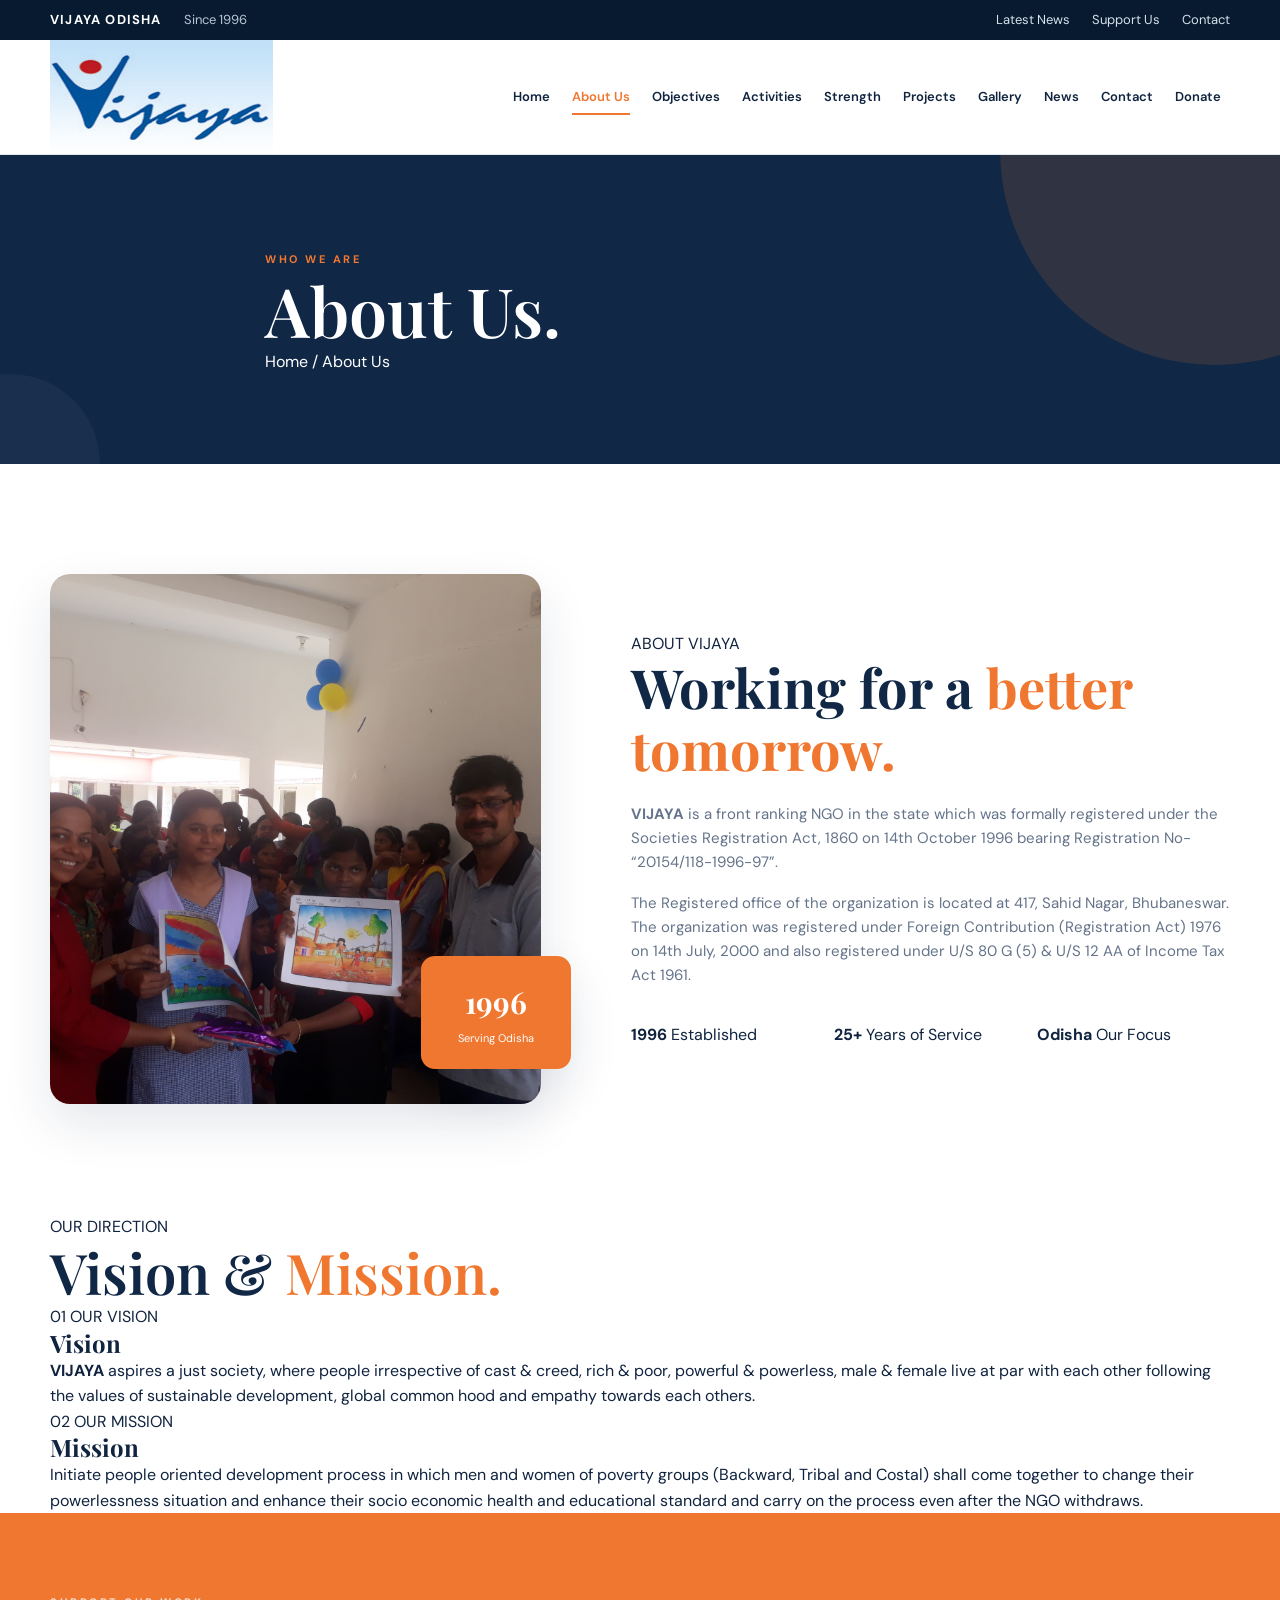
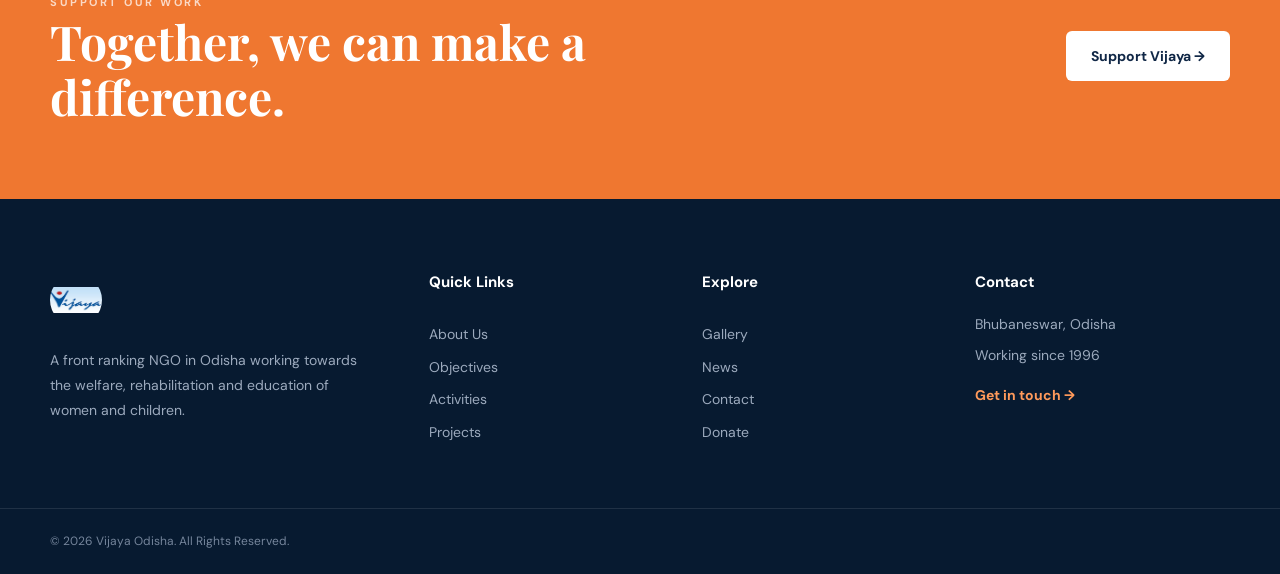
==== about-us.html @ f0729563 "Initial commit - Vijaya Odisha website" ====
<!DOCTYPE html>
<html lang="en">

<head>
    <meta charset="UTF-8">
    <meta name="viewport" content="width=device-width, initial-scale=1.0">

    <title>About Us - Vijaya Odisha</title>

    <meta name="description"
        content="Learn about Vijaya Odisha, our vision, mission and commitment towards women, children and communities.">

    <link rel="preconnect" href="https://fonts.googleapis.com">
    <link rel="preconnect" href="https://fonts.gstatic.com" crossorigin>

    <link href="https://fonts.googleapis.com/css2?family=DM+Sans:wght@400;500;600;700&family=Playfair+Display:wght@500;600;700&display=swap"
        rel="stylesheet">

    <link rel="stylesheet" href="css/style.css">
</head>

<body>

    <!-- TOP BAR -->
    <div class="topbar">

        <div class="container topbar-inner">

            <div class="topbar-left">
                <span>VIJAYA ODISHA</span>
                <span>Since 1996</span>
            </div>

            <div class="topbar-right">
                <a href="news.html">Latest News</a>
                <a href="donate.html">Support Us</a>
                <a href="contact.html">Contact</a>
            </div>

        </div>

    </div>


    <!-- HEADER -->
    <header class="header">

        <div class="container header-inner">

            <a href="index.html" class="brand">
                <img src="assets/images/vijay-odisha-logo.jpg"
                    alt="Vijaya Odisha Logo">
            </a>


            <nav class="navigation">

                <a href="index.html">Home</a>

                <a href="about-us.html" class="active">
                    About Us
                </a>

                <a href="objectives.html">
                    Objectives
                </a>

                <a href="activities.html">
                    Activities
                </a>

                <a href="strength.html">
                    Strength
                </a>

                <a href="projects.html">
                    Projects
                </a>

                <a href="photo-gallery.html">
                    Gallery
                </a>

                <a href="news.html">
                    News
                </a>

                <a href="contact.html">
                    Contact
                </a>

                <a href="donate.html" class="donate-button">
                    Donate
                </a>

            </nav>


            <button class="menu-toggle"
                id="menuToggle"
                aria-label="Open Menu">
                ☰
            </button>

        </div>


        <nav class="mobile-navigation"
            id="mobileNavigation">

            <a href="index.html">Home</a>
            <a href="about-us.html">About Us</a>
            <a href="objectives.html">Objectives</a>
            <a href="activities.html">Activities</a>
            <a href="strength.html">Strength</a>
            <a href="projects.html">Projects</a>
            <a href="photo-gallery.html">Gallery</a>
            <a href="news.html">News</a>
            <a href="contact.html">Contact</a>
            <a href="donate.html">Donate</a>

        </nav>

    </header>


    <!-- PAGE HERO -->
    <section class="page-hero">

        <div class="container page-hero-content">

            <span class="section-label">
                WHO WE ARE
            </span>

            <h1>
                About <span>Us.</span>
            </h1>

            <p>
                Home / About Us
            </p>

        </div>

    </section>


    <main>

        <!-- ABOUT -->
        <section class="section about-modern">

            <div class="container about-grid">

                <div class="about-visual">

                    <div class="about-image-card">

                        <img src="assets/images/20190811_121222.jpg"
                            alt="Vijaya Odisha">

                        <div class="about-badge">

                            <strong>1996</strong>

                            <span>
                                Serving Odisha
                            </span>

                        </div>

                    </div>

                </div>


                <div class="about-content">

                    <span class="eyebrow">
                        ABOUT VIJAYA
                    </span>

                    <h2>
                        Working for a
                        <span>better tomorrow.</span>
                    </h2>

                    <p>
                        <strong>VIJAYA</strong> is a front ranking NGO
                        in the state which was formally registered
                        under the Societies Registration Act, 1860
                        on 14th October 1996 bearing Registration
                        No- “20154/118-1996-97”.
                    </p>

                    <p>
                        The Registered office of the organization
                        is located at 417, Sahid Nagar, Bhubaneswar.
                        The organization was registered under
                        Foreign Contribution (Registration Act)
                        1976 on 14th July, 2000 and also registered
                        under U/S 80 G (5) & U/S 12 AA of Income
                        Tax Act 1961.
                    </p>


                    <div class="about-stats">

                        <div>
                            <strong>1996</strong>
                            <span>Established</span>
                        </div>

                        <div>
                            <strong>25+</strong>
                            <span>Years of Service</span>
                        </div>

                        <div>
                            <strong>Odisha</strong>
                            <span>Our Focus</span>
                        </div>

                    </div>

                </div>

            </div>

        </section>


        <!-- VISION & MISSION -->
        <section class="section vision-section">

            <div class="container">

                <div class="section-heading center-heading">

                    <span class="eyebrow">
                        OUR DIRECTION
                    </span>

                    <h2>
                        Vision & <span>Mission.</span>
                    </h2>

                </div>


                <div class="vision-grid">

                    <article class="vision-card">

                        <span class="card-number">
                            01
                        </span>

                        <span class="eyebrow">
                            OUR VISION
                        </span>

                        <h2>
                            Vision
                        </h2>

                        <p>
                            <strong>VIJAYA</strong> aspires a just
                            society, where people irrespective
                            of cast & creed, rich & poor,
                            powerful & powerless, male & female
                            live at par with each other following
                            the values of sustainable development,
                            global common hood and empathy
                            towards each others.
                        </p>

                    </article>


                    <article class="vision-card dark-card">

                        <span class="card-number">
                            02
                        </span>

                        <span class="eyebrow">
                            OUR MISSION
                        </span>

                        <h2>
                            Mission
                        </h2>

                        <p>
                            Initiate people oriented development
                            process in which men and women of
                            poverty groups (Backward, Tribal and
                            Costal) shall come together to change
                            their powerlessness situation and
                            enhance their socio economic health
                            and educational standard and carry
                            on the process even after the NGO
                            withdraws.
                        </p>

                    </article>

                </div>

            </div>

        </section>


        <!-- CTA -->
        <section class="cta-section">

            <div class="container cta-inner">

                <div>

                    <span class="section-label">
                        SUPPORT OUR WORK
                    </span>

                    <h2>
                        Together, we can make
                        <span>a difference.</span>
                    </h2>

                </div>

                <a href="donate.html"
                    class="button button-light">
                    Support Vijaya →
                </a>

            </div>

        </section>

    </main>


    <!-- FOOTER -->
    <footer class="footer">

        <div class="container footer-grid">

            <div class="footer-about">

                <a href="index.html"
                    class="footer-brand">

                    <img src="assets/images/vijay-odisha-logo.jpg"
                        alt="Vijaya Odisha Logo">

                </a>

                <p>
                    A front ranking NGO in Odisha working
                    towards the welfare, rehabilitation and
                    education of women and children.
                </p>

            </div>


            <div class="footer-links">

                <h3>Quick Links</h3>

                <a href="about-us.html">About Us</a>
                <a href="objectives.html">Objectives</a>
                <a href="activities.html">Activities</a>
                <a href="projects.html">Projects</a>

            </div>


            <div class="footer-links">

                <h3>Explore</h3>

                <a href="photo-gallery.html">Gallery</a>
                <a href="news.html">News</a>
                <a href="contact.html">Contact</a>
                <a href="donate.html">Donate</a>

            </div>


            <div class="footer-contact">

                <h3>Contact</h3>

                <p>Bhubaneswar, Odisha</p>

                <p>Working since 1996</p>

                <a href="contact.html">
                    Get in touch →
                </a>

            </div>

        </div>


        <div class="footer-bottom">

            <div class="container">

                <p>
                    © 2026 Vijaya Odisha.
                    All Rights Reserved.
                </p>

            </div>

        </div>

    </footer>


    <script src="js/script.js"></script>

</body>

</html>
---- css/style.css ----
/* =========================================================
   VIJAYA ODISHA
   COMPLETE WEBSITE STYLESHEET
========================================================= */


/* =========================================================
   01. RESET
========================================================= */

* {
    margin: 0;
    padding: 0;
    box-sizing: border-box;
}

html {
    scroll-behavior: smooth;
}

body {
    font-family: "DM Sans", Arial, sans-serif;
    background: #ffffff;
    color: #10233f;
    line-height: 1.6;
    overflow-x: hidden;
}

img {
    max-width: 100%;
    display: block;
}

a {
    color: inherit;
    text-decoration: none;
}

button,
input,
textarea,
select {
    font: inherit;
}

button {
    cursor: pointer;
}

.container {
    width: min(1180px, calc(100% - 40px));
    margin: 0 auto;
}


/* =========================================================
   02. VARIABLES
========================================================= */

:root {
    --navy: #102746;
    --dark-navy: #071a30;
    --orange: #ef7730;
    --light-orange: #ff9a5b;

    --cream: #f8f5ef;
    --light-bg: #f5f7fa;
    --white: #ffffff;

    --text: #10233f;
    --muted: #65748a;
    --border: #e2e7ed;

    --shadow-sm: 0 10px 30px rgba(16, 39, 70, 0.07);
    --shadow-md: 0 20px 50px rgba(16, 39, 70, 0.11);
    --shadow-lg: 0 30px 70px rgba(16, 39, 70, 0.16);

    --radius-sm: 8px;
    --radius-md: 14px;
    --radius-lg: 24px;

    --transition: 0.3s ease;
}


/* =========================================================
   03. TOP BAR
========================================================= */

.topbar {
    background: var(--dark-navy);
    color: #ffffff;
    font-size: 13px;
}

.topbar-inner {
    min-height: 40px;
    display: flex;
    align-items: center;
    justify-content: space-between;
    gap: 20px;
}

.topbar-left,
.topbar-right {
    display: flex;
    align-items: center;
    gap: 22px;
}

.topbar-left span:first-child {
    font-weight: 700;
    letter-spacing: 1.2px;
}

.topbar-left span:last-child {
    color: #b9c6d7;
}

.topbar-right a {
    color: #d8e1ec;
    transition: var(--transition);
}

.topbar-right a:hover {
    color: var(--light-orange);
}

.login-link {
    border-left: 1px solid rgba(255, 255, 255, 0.18);
    padding-left: 22px;
}


/* =========================================================
   04. MAIN HEADER
========================================================= */

.header {
    position: relative;
    z-index: 1000;
    background: rgba(255, 255, 255, 0.97);
    border-bottom: 1px solid var(--border);
}

.header-inner {
    min-height: 86px;
    display: flex;
    align-items: center;
    justify-content: space-between;
    gap: 30px;
}


/* =========================================================
   05. BRAND
========================================================= */

.brand {
    display: flex;
    align-items: center;
    gap: 12px;
    flex-shrink: 0;
}

.brand-logo {
    width: 58px;
    height: 58px;
    object-fit: contain;
    border-radius: 50%;
}

.brand-text {
    display: flex;
    flex-direction: column;
    line-height: 1;
}

.brand-text strong {
    color: var(--navy);
    font-size: 22px;
    letter-spacing: 1px;
}

.brand-text span {
    margin-top: 5px;
    color: var(--orange);
    font-size: 11px;
    font-weight: 700;
    letter-spacing: 2.5px;
}


/* =========================================================
   06. DESKTOP NAVIGATION
========================================================= */

.navigation {
    display: flex;
    align-items: center;
    justify-content: flex-end;
    gap: 4px;
}

.navigation a {
    position: relative;
    padding: 10px 9px;
    color: var(--text);
    font-size: 13px;
    font-weight: 600;
    white-space: nowrap;
    transition: var(--transition);
}

.navigation a::after {
    content: "";
    position: absolute;
    left: 9px;
    right: 9px;
    bottom: 2px;
    height: 2px;
    background: var(--orange);
    transform: scaleX(0);
    transform-origin: center;
    transition: var(--transition);
}

.navigation a:hover,
.navigation a.active {
    color: var(--orange);
}

.navigation a:hover::after,
.navigation a.active::after {
    transform: scaleX(1);
}

.navigation .donate-link {
    margin-left: 8px;
    padding: 11px 18px;
    color: #ffffff;
    background: var(--orange);
    border-radius: 6px;
}

.navigation .donate-link::after {
    display: none;
}

.navigation .donate-link:hover {
    color: #ffffff;
    background: var(--navy);
    transform: translateY(-2px);
}


/* =========================================================
   07. MOBILE MENU BUTTON
========================================================= */

.menu-toggle {
    display: none;
    width: 44px;
    height: 44px;
    border: 0;
    border-radius: 8px;
    background: var(--navy);
    align-items: center;
    justify-content: center;
    flex-direction: column;
    gap: 5px;
}

.menu-toggle span {
    width: 20px;
    height: 2px;
    background: #ffffff;
    border-radius: 10px;
    transition: var(--transition);
}

.menu-toggle:hover {
    background: var(--orange);
}


/* =========================================================
   08. MOBILE NAVIGATION
========================================================= */

.mobile-navigation {
    display: none;
    background: var(--white);
    border-top: 1px solid var(--border);
    box-shadow: var(--shadow-md);
}

.mobile-navigation a {
    display: block;
    padding: 14px 20px;
    color: var(--text);
    font-size: 14px;
    font-weight: 600;
    border-bottom: 1px solid var(--border);
    transition: var(--transition);
}

.mobile-navigation a:hover {
    color: var(--orange);
    background: var(--light-bg);
    padding-left: 27px;
}

.mobile-navigation.show {
    display: block;
}


/* =========================================================
   09. GENERAL TYPOGRAPHY
========================================================= */

h1,
h2,
h3,
h4 {
    line-height: 1.15;
}

h1,
h2 {
    font-family: "Playfair Display", Georgia, serif;
}

.section-label {
    margin-bottom: 13px;
    color: var(--orange);
    font-size: 11px;
    font-weight: 700;
    letter-spacing: 2.5px;
    text-transform: uppercase;
}

.section-heading {
    max-width: 720px;
}

.section-heading h2,
.objectives-content h2,
.impact-header h2 {
    color: var(--navy);
    font-size: clamp(36px, 5vw, 56px);
    font-weight: 600;
}

.section-heading h2 span,
.objectives-content h2 span,
.cta-section h2 span {
    color: var(--orange);
}

.section-heading p {
    max-width: 680px;
    margin-top: 20px;
    color: var(--muted);
    font-size: 16px;
}

.section-heading.centered {
    max-width: 760px;
    margin: 0 auto 55px;
    text-align: center;
}

.section-heading.centered p {
    margin-left: auto;
    margin-right: auto;
}


/* =========================================================
   10. BUTTONS
========================================================= */

.button {
    display: inline-flex;
    align-items: center;
    justify-content: center;
    min-height: 50px;
    padding: 0 24px;
    border: 1px solid transparent;
    border-radius: 6px;
    font-size: 14px;
    font-weight: 700;
    transition: var(--transition);
}

.button-primary {
    color: #ffffff;
    background: var(--orange);
}

.button-primary:hover {
    background: var(--navy);
    transform: translateY(-2px);
    box-shadow: var(--shadow-sm);
}

.button-outline {
    color: var(--navy);
    border-color: #bcc6d2;
    background: transparent;
}

.button-outline:hover {
    color: #ffffff;
    border-color: var(--navy);
    background: var(--navy);
    transform: translateY(-2px);
}

.button-light {
    color: var(--navy);
    background: #ffffff;
}

.button-light:hover {
    color: #ffffff;
    background: var(--orange);
    transform: translateY(-2px);
}

.center-button {
    margin-top: 45px;
    text-align: center;
}


/* =========================================================
   11. HOME HERO
========================================================= */

.hero {
    position: relative;
    min-height: 650px;
    display: flex;
    align-items: center;
    overflow: hidden;
    background:
        linear-gradient(
            115deg,
            #f8f5ef 0%,
            #f8f5ef 52%,
            #eef2f5 100%
        );
}

.hero-background-shape {
    position: absolute;
    width: 520px;
    height: 520px;
    right: -170px;
    top: -130px;
    border-radius: 50%;
    background: rgba(239, 119, 48, 0.08);
}

.hero-background-shape::after {
    content: "";
    position: absolute;
    width: 280px;
    height: 280px;
    left: -120px;
    bottom: -100px;
    border-radius: 50%;
    background: rgba(16, 39, 70, 0.05);
}

.hero-inner {
    position: relative;
    z-index: 2;
    display: grid;
    grid-template-columns: 1fr 0.85fr;
    align-items: center;
    gap: 80px;
    padding-top: 75px;
    padding-bottom: 75px;
}

.hero-content {
    max-width: 620px;
}

.hero-label {
    display: inline-flex;
    align-items: center;
    gap: 10px;
    margin-bottom: 20px;
    color: var(--orange);
    font-size: 11px;
    font-weight: 700;
    letter-spacing: 2px;
}

.hero-label::before {
    content: "";
    width: 30px;
    height: 2px;
    background: var(--orange);
}

.hero-content h1 {
    margin-bottom: 24px;
    color: var(--navy);
    font-size: clamp(50px, 6vw, 76px);
    font-weight: 600;
    letter-spacing: -1.5px;
}

.hero-content h1 span {
    color: var(--orange);
}

.hero-content > p {
    max-width: 540px;
    margin-bottom: 32px;
    color: var(--muted);
    font-size: 17px;
    line-height: 1.8;
}

.hero-buttons {
    display: flex;
    flex-wrap: wrap;
    gap: 12px;
}


/* =========================================================
   12. HERO IMAGE CARD
========================================================= */

.hero-card-wrapper {
    position: relative;
    max-width: 470px;
    width: 100%;
    margin-left: auto;
}

.hero-card {
    position: relative;
    height: 500px;
    overflow: hidden;
    border-radius: 26px;
    background: var(--navy);
    box-shadow: var(--shadow-lg);
}

.hero-card-image {
    position: absolute;
    inset: 0;
}

.hero-card-image img {
    width: 100%;
    height: 100%;
    object-fit: cover;
}

.hero-card-overlay {
    position: absolute;
    inset: 0;
    background:
        linear-gradient(
            to top,
            rgba(7, 26, 48, 0.95) 0%,
            rgba(7, 26, 48, 0.35) 48%,
            rgba(7, 26, 48, 0.05) 100%
        );
}

.hero-card-content {
    position: absolute;
    left: 32px;
    right: 32px;
    bottom: 30px;
    color: #ffffff;
}

.hero-card-small {
    display: block;
    margin-bottom: 10px;
    color: var(--light-orange);
    font-size: 11px;
    font-weight: 700;
    letter-spacing: 2px;
}

.hero-card-content h2 {
    margin-bottom: 10px;
    font-family: "Playfair Display", Georgia, serif;
    font-size: 32px;
    line-height: 1.15;
}

.hero-card-content p {
    color: #d7e0ea;
    font-size: 13px;
}

.hero-year-badge {
    position: absolute;
    right: -32px;
    top: 45px;
    width: 120px;
    height: 120px;
    display: flex;
    flex-direction: column;
    align-items: center;
    justify-content: center;
    border-radius: 50%;
    color: #ffffff;
    background: var(--orange);
    box-shadow: var(--shadow-md);
    text-align: center;
}

.hero-year-badge strong {
    font-family: "Playfair Display", Georgia, serif;
    font-size: 28px;
    line-height: 1;
}

.hero-year-badge span {
    max-width: 80px;
    margin-top: 6px;
    font-size: 10px;
    line-height: 1.2;
    font-weight: 600;
}


/* =========================================================
   13. INTRODUCTION
========================================================= */

.intro-section {
    padding: 110px 0;
    background: #ffffff;
}

.intro-grid {
    display: grid;
    grid-template-columns: repeat(3, 1fr);
    gap: 20px;
    margin-top: 55px;
}

.intro-box {
    position: relative;
    min-height: 310px;
    padding: 35px;
    overflow: hidden;
    border: 1px solid var(--border);
    border-radius: var(--radius-md);
    background: #ffffff;
    transition: var(--transition);
}

.intro-box::before {
    content: "";
    position: absolute;
    left: 0;
    top: 0;
    width: 100%;
    height: 4px;
    background: var(--orange);
    transform: scaleX(0);
    transform-origin: left;
    transition: var(--transition);
}

.intro-box:hover {
    transform: translateY(-8px);
    border-color: transparent;
    box-shadow: var(--shadow-md);
}

.intro-box:hover::before {
    transform: scaleX(1);
}

.intro-number {
    color: #b8c2ce;
    font-size: 12px;
    font-weight: 700;
    letter-spacing: 1px;
}

.intro-icon {
    width: 48px;
    height: 48px;
    display: flex;
    align-items: center;
    justify-content: center;
    margin: 28px 0 20px;
    border-radius: 50%;
    color: var(--orange);
    background: rgba(239, 119, 48, 0.1);
    font-size: 22px;
}

.intro-box h3 {
    margin-bottom: 13px;
    color: var(--navy);
    font-size: 21px;
}

.intro-box p {
    margin-bottom: 22px;
    color: var(--muted);
    font-size: 14px;
}

.intro-box a {
    display: inline-flex;
    align-items: center;
    gap: 8px;
    color: var(--orange);
    font-size: 13px;
    font-weight: 700;
}

.intro-box a span {
    transition: var(--transition);
}

.intro-box:hover a span {
    transform: translateX(5px);
}


/* =========================================================
   14. OBJECTIVES
========================================================= */

.objectives-section {
    padding: 110px 0;
    background: var(--navy);
    color: #ffffff;
}

.objectives-grid {
    display: grid;
    grid-template-columns: 0.85fr 1fr;
    align-items: center;
    gap: 100px;
}

.objectives-content .section-label {
    color: var(--light-orange);
}

.objectives-content h2 {
    color: #ffffff;
}

.objectives-content > p {
    max-width: 520px;
    margin: 25px 0 32px;
    color: #bac7d6;
    font-size: 15px;
}

.objectives-list {
    display: flex;
    flex-direction: column;
}

.objective-item {
    display: grid;
    grid-template-columns: 55px 1fr;
    gap: 20px;
    padding: 28px 0;
    border-bottom: 1px solid rgba(255, 255, 255, 0.13);
}

.objective-item:first-child {
    border-top: 1px solid rgba(255, 255, 255, 0.13);
}

.objective-item > span {
    color: var(--light-orange);
    font-size: 13px;
    font-weight: 700;
}

.objective-item h3 {
    margin-bottom: 7px;
    color: #ffffff;
    font-size: 20px;
}

.objective-item p {
    color: #9fafc2;
    font-size: 14px;
}


/* =========================================================
   15. IMPACT / JOURNEY
========================================================= */

.impact-section {
    padding: 105px 0;
    background: var(--cream);
}

.impact-header {
    display: grid;
    grid-template-columns: 1fr 0.7fr;
    gap: 80px;
    align-items: end;
    margin-bottom: 50px;
}

.impact-header h2 {
    font-size: clamp(34px, 5vw, 52px);
}

.impact-header > p {
    color: var(--muted);
    font-size: 15px;
    line-height: 1.8;
}

.impact-grid {
    display: grid;
    grid-template-columns: repeat(4, 1fr);
    gap: 1px;
    overflow: hidden;
    border: 1px solid var(--border);
    border-radius: var(--radius-md);
    background: var(--border);
}

.impact-card {
    min-height: 180px;
    display: flex;
    flex-direction: column;
    justify-content: center;
    padding: 30px;
    background: #ffffff;
    transition: var(--transition);
}

.impact-card:hover {
    background: var(--navy);
}

.impact-card strong {
    margin-bottom: 8px;
    color: var(--orange);
    font-family: "Playfair Display", Georgia, serif;
    font-size: 43px;
    line-height: 1;
}

.impact-card span {
    color: var(--muted);
    font-size: 13px;
    font-weight: 600;
}

.impact-card:hover span {
    color: #d4ddea;
}


/* =========================================================
   16. ACTIVITIES PREVIEW
========================================================= */

.activities-preview {
    padding: 110px 0;
    background: #ffffff;
}

.activities-preview-grid {
    display: grid;
    grid-template-columns: repeat(2, 1fr);
    gap: 18px;
}

.activity-preview-card {
    position: relative;
    min-height: 220px;
    padding: 32px;
    border: 1px solid var(--border);
    border-radius: var(--radius-md);
    background: #ffffff;
    overflow: hidden;
    transition: var(--transition);
}

.activity-preview-card::after {
    content: "";
    position: absolute;
    width: 130px;
    height: 130px;
    right: -55px;
    bottom: -55px;
    border-radius: 50%;
    background: rgba(239, 119, 48, 0.07);
    transition: var(--transition);
}

.activity-preview-card:hover {
    border-color: var(--orange);
    transform: translateY(-5px);
    box-shadow: var(--shadow-sm);
}

.activity-preview-card:hover::after {
    transform: scale(1.5);
}

.activity-number {
    display: block;
    margin-bottom: 28px;
    color: #aeb9c6;
    font-size: 12px;
    font-weight: 700;
}

.activity-preview-card h3 {
    position: relative;
    z-index: 2;
    margin-bottom: 10px;
    color: var(--navy);
    font-size: 21px;
}

.activity-preview-card p {
    position: relative;
    z-index: 2;
    max-width: 440px;
    color: var(--muted);
    font-size: 14px;
}

.activity-arrow {
    position: absolute;
    right: 30px;
    top: 30px;
    z-index: 2;
    color: var(--orange);
    font-size: 20px;
    transition: var(--transition);
}

.activity-preview-card:hover .activity-arrow {
    transform: translateX(5px);
}


/* =========================================================
   17. CTA
========================================================= */

.cta-section {
    padding: 75px 0;
    background: var(--orange);
    color: #ffffff;
}

.cta-inner {
    display: flex;
    align-items: center;
    justify-content: space-between;
    gap: 50px;
}

.cta-section .section-label {
    color: rgba(255, 255, 255, 0.72);
}

.cta-section h2 {
    max-width: 700px;
    color: #ffffff;
    font-family: "Playfair Display", Georgia, serif;
    font-size: clamp(32px, 4vw, 48px);
}

.cta-section h2 span {
    color: #ffffff;
}

.cta-section p {
    max-width: 620px;
    margin-top: 12px;
    color: rgba(255, 255, 255, 0.8);
    font-size: 15px;
}


/* =========================================================
   18. FOOTER
========================================================= */

.footer {
    background: var(--dark-navy);
    color: #ffffff;
}

.footer-grid {
    display: grid;
    grid-template-columns: 1.5fr 1fr 1fr 1.2fr;
    gap: 60px;
    padding-top: 75px;
    padding-bottom: 65px;
}

.footer-brand {
    display: inline-flex;
    align-items: center;
    gap: 12px;
    margin-bottom: 22px;
}

.footer-brand img {
    width: 52px;
    height: 52px;
    border-radius: 50%;
    object-fit: contain;
}

.footer-brand div {
    display: flex;
    flex-direction: column;
    line-height: 1;
}

.footer-brand strong {
    font-size: 20px;
    letter-spacing: 1px;
}

.footer-brand span {
    margin-top: 5px;
    color: var(--light-orange);
    font-size: 10px;
    font-weight: 700;
    letter-spacing: 2px;
}

.footer-about p {
    max-width: 340px;
    color: #9caabd;
    font-size: 14px;
    line-height: 1.8;
}

.footer h3 {
    margin-bottom: 22px;
    color: #ffffff;
    font-size: 15px;
}

.footer-links {
    display: flex;
    flex-direction: column;
    align-items: flex-start;
    gap: 10px;
}

.footer-links a,
.footer-contact a {
    color: #9caabd;
    font-size: 14px;
    transition: var(--transition);
}

.footer-links a:hover,
.footer-contact a:hover {
    color: var(--light-orange);
    transform: translateX(4px);
}

.footer-contact p {
    margin-bottom: 8px;
    color: #9caabd;
    font-size: 14px;
}

.footer-contact a {
    display: inline-block;
    margin-top: 10px;
    color: var(--light-orange);
    font-weight: 700;
}

.footer-bottom {
    border-top: 1px solid rgba(255, 255, 255, 0.1);
}

.footer-bottom .container {
    min-height: 65px;
    display: flex;
    align-items: center;
}

.footer-bottom p {
    color: #75859b;
    font-size: 12px;
}


/* =========================================================
   19. INNER PAGE HERO
========================================================= */

.page-hero {
    position: relative;
    overflow: hidden;
    padding: 90px 0;
    color: #ffffff;
    background: var(--navy);
}

.page-hero::before {
    content: "";
    position: absolute;
    width: 430px;
    height: 430px;
    right: -150px;
    top: -220px;
    border-radius: 50%;
    background: rgba(239, 119, 48, 0.14);
}

.page-hero::after {
    content: "";
    position: absolute;
    width: 180px;
    height: 180px;
    left: -80px;
    bottom: -90px;
    border-radius: 50%;
    background: rgba(255, 255, 255, 0.04);
}

.page-hero-inner {
    position: relative;
    z-index: 2;
}

.page-hero-content {
    max-width: 750px;
}

.page-hero-label {
    margin-bottom: 14px;
    color: var(--light-orange);
    font-size: 11px;
    font-weight: 700;
    letter-spacing: 2.5px;
}

.page-hero h1 {
    color: #ffffff;
    font-size: clamp(42px, 6vw, 68px);
    font-weight: 600;
}

.breadcrumb {
    display: flex;
    align-items: center;
    gap: 9px;
    margin-top: 20px;
    color: #aebdce;
    font-size: 13px;
}

.breadcrumb a:hover {
    color: var(--light-orange);
}


/* =========================================================
   20. ABOUT PAGE
========================================================= */

.about-modern {
    padding: 110px 0;
}

.about-grid {
    display: grid;
    grid-template-columns: 0.9fr 1.1fr;
    gap: 90px;
    align-items: center;
}

.about-visual {
    position: relative;
}

.about-image-card {
    overflow: hidden;
    border-radius: 20px;
    box-shadow: var(--shadow-md);
}

.about-image-card img {
    width: 100%;
    height: 530px;
    object-fit: cover;
}

.about-badge {
    position: absolute;
    right: -30px;
    bottom: 35px;
    width: 150px;
    padding: 22px;
    border-radius: 14px;
    color: #ffffff;
    background: var(--orange);
    box-shadow: var(--shadow-md);
    text-align: center;
}

.about-badge strong {
    display: block;
    font-family: "Playfair Display", Georgia, serif;
    font-size: 30px;
}

.about-badge span {
    display: block;
    margin-top: 4px;
    font-size: 11px;
}

.about-content h2 {
    margin-bottom: 22px;
    color: var(--navy);
    font-family: "Playfair Display", Georgia, serif;
    font-size: clamp(36px, 5vw, 54px);
}

.about-content h2 span {
    color: var(--orange);
}

.about-content p {
    margin-bottom: 17px;
    color: var(--muted);
    font-size: 15px;
}

.about-stats {
    display: grid;
    grid-template-columns: repeat(3, 1fr);
    gap: 10px;
    margin-top: 35px;
}

.about-stat {
    padding: 20px;
    border: 1px solid var(--border);
    border-radius: 10px;
}

.about-stat strong {
    display: block;
    color: var(--orange);
    font-family: "Playfair Display", Georgia, serif;
    font-size: 28px;
}

.about-stat span {
    color: var(--muted);
    font-size: 11px;
    font-weight: 600;
}

.about-values {
    padding: 100px 0;
    background: var(--light-bg);
}

.values-grid {
    display: grid;
    grid-template-columns: repeat(2, 1fr);
    gap: 20px;
}

.value-card {
    padding: 40px;
    border-radius: var(--radius-md);
    background: #ffffff;
    box-shadow: var(--shadow-sm);
}

.value-card h3 {
    margin-bottom: 14px;
    color: var(--navy);
    font-size: 23px;
}

.value-card p {
    color: var(--muted);
    font-size: 14px;
}


/* =========================================================
   21. OBJECTIVES PAGE
========================================================= */

.objectives-modern {
    padding: 110px 0;
}

.modern-card-grid {
    display: grid;
    grid-template-columns: repeat(2, 1fr);
    gap: 20px;
    margin-top: 55px;
}

.modern-card {
    position: relative;
    padding: 38px;
    border: 1px solid var(--border);
    border-radius: var(--radius-md);
    background: #ffffff;
    overflow: hidden;
    transition: var(--transition);
}

.modern-card:hover {
    transform: translateY(-7px);
    box-shadow: var(--shadow-md);
}

.modern-card-number {
    color: #adb8c5;
    font-size: 12px;
    font-weight: 700;
}

.modern-card h3 {
    margin: 25px 0 12px;
    color: var(--navy);
    font-size: 23px;
}

.modern-card p {
    color: var(--muted);
    font-size: 14px;
}

.dark-feature-section {
    padding: 100px 0;
    background: var(--navy);
}

.dark-feature-grid {
    display: grid;
    grid-template-columns: 1fr 1fr;
    gap: 70px;
    align-items: center;
}

.dark-feature-section h2 {
    color: #ffffff;
    font-size: clamp(36px, 5vw, 54px);
}

.dark-feature-section p {
    margin-top: 20px;
    color: #aebdce;
    font-size: 15px;
}


/* =========================================================
   22. ACTIVITIES PAGE
========================================================= */

.activity-modern {
    padding: 110px 0;
}

.activity-modern-grid {
    display: grid;
    grid-template-columns: repeat(3, 1fr);
    gap: 18px;
    margin-top: 55px;
}

.activity-card {
    padding: 30px;
    border: 1px solid var(--border);
    border-radius: var(--radius-md);
    background: #ffffff;
    transition: var(--transition);
}

.activity-card:hover {
    transform: translateY(-6px);
    border-color: var(--orange);
    box-shadow: var(--shadow-sm);
}

.activity-card span {
    color: var(--orange);
    font-size: 11px;
    font-weight: 700;
    letter-spacing: 1px;
}

.activity-card h3 {
    margin: 20px 0 10px;
    color: var(--navy);
    font-size: 19px;
}

.activity-card p {
    color: var(--muted);
    font-size: 14px;
}


/* =========================================================
   23. STRENGTH PAGE
========================================================= */

.strength-section {
    padding: 110px 0;
}

.strength-grid {
    display: grid;
    grid-template-columns: repeat(3, 1fr);
    gap: 20px;
    margin-top: 50px;
}

.strength-card {
    padding: 35px;
    border: 1px solid var(--border);
    border-radius: var(--radius-md);
    background: #ffffff;
    transition: var(--transition);
}

.strength-card:hover {
    transform: translateY(-6px);
    box-shadow: var(--shadow-md);
}

.strength-card span {
    color: var(--orange);
    font-size: 12px;
    font-weight: 700;
}

.strength-card h3 {
    margin: 20px 0 10px;
    color: var(--navy);
    font-size: 21px;
}

.strength-card p {
    color: var(--muted);
    font-size: 14px;
}


/* =========================================================
   24. PROJECTS PAGE
========================================================= */

.projects-section {
    padding: 100px 0;
}

.location-nav {
    display: flex;
    flex-wrap: wrap;
    gap: 8px;
    margin-bottom: 45px;
}

.location-nav a {
    padding: 10px 17px;
    border: 1px solid var(--border);
    border-radius: 30px;
    color: var(--muted);
    font-size: 13px;
    font-weight: 600;
    transition: var(--transition);
}

.location-nav a:hover,
.location-nav a.active {
    color: #ffffff;
    border-color: var(--orange);
    background: var(--orange);
}

.project-location-list {
    display: flex;
    flex-direction: column;
    gap: 22px;
}

.project-location-card {
    overflow: hidden;
    border: 1px solid var(--border);
    border-radius: var(--radius-md);
    background: #ffffff;
}

.project-location-header {
    padding: 22px 28px;
    color: #ffffff;
    background: var(--navy);
}

.project-location-header h3 {
    font-size: 20px;
}

.project-main-content {
    display: grid;
    grid-template-columns: 1.4fr 0.8fr;
    gap: 30px;
    padding: 30px;
}

.project-main-content p,
.project-side-content p {
    color: var(--muted);
    font-size: 14px;
}

.project-side-content {
    padding: 22px;
    border-radius: 10px;
    background: var(--light-bg);
}


/* =========================================================
   25. NEWS PAGE
========================================================= */

.news-section {
    padding: 100px 0;
}

.featured-news-card {
    display: grid;
    grid-template-columns: 1fr 1fr;
    overflow: hidden;
    margin-bottom: 45px;
    border-radius: 20px;
    background: var(--navy);
}

.featured-news-content {
    padding: 45px;
    color: #ffffff;
}

.featured-news-content .news-meta {
    color: var(--light-orange);
}

.featured-news-content h2 {
    margin: 18px 0;
    font-size: 35px;
}

.featured-news-content p {
    color: #b6c3d2;
}

.news-grid {
    display: grid;
    grid-template-columns: repeat(3, 1fr);
    gap: 20px;
}

.news-card {
    padding: 30px;
    border: 1px solid var(--border);
    border-radius: var(--radius-md);
    background: #ffffff;
    transition: var(--transition);
}

.news-card:hover {
    transform: translateY(-6px);
    box-shadow: var(--shadow-sm);
}

.news-meta {
    color: var(--orange);
    font-size: 11px;
    font-weight: 700;
}

.news-card h3 {
    margin: 15px 0;
    color: var(--navy);
    font-size: 20px;
}

.news-card p {
    color: var(--muted);
    font-size: 14px;
}


/* =========================================================
   26. CONTACT PAGE
========================================================= */

.contact-section {
    padding: 100px 0;
}

.contact-layout {
    display: grid;
    grid-template-columns: 0.9fr 1.1fr;
    gap: 45px;
}

.contact-information {
    display: flex;
    flex-direction: column;
    gap: 14px;
}

.contact-card {
    padding: 24px;
    border: 1px solid var(--border);
    border-radius: var(--radius-md);
    background: #ffffff;
}

.contact-card span {
    color: var(--orange);
    font-size: 11px;
    font-weight: 700;
}

.contact-card h3 {
    margin: 8px 0;
    color: var(--navy);
    font-size: 18px;
}

.contact-card p {
    color: var(--muted);
    font-size: 14px;
}

.contact-form-wrapper {
    padding: 40px;
    border-radius: var(--radius-md);
    background: var(--light-bg);
}

.contact-form-wrapper h2 {
    margin-bottom: 28px;
    color: var(--navy);
    font-size: 34px;
}

.contact-form {
    display: flex;
    flex-direction: column;
    gap: 17px;
}

.contact-form label {
    color: var(--navy);
    font-size: 13px;
    font-weight: 700;
}

.contact-form input,
.contact-form textarea,
.contact-form select {
    width: 100%;
    padding: 14px 15px;
    border: 1px solid var(--border);
    border-radius: 7px;
    outline: none;
    background: #ffffff;
    color: var(--text);
    transition: var(--transition);
}

.contact-form input:focus,
.contact-form textarea:focus,
.contact-form select:focus {
    border-color: var(--orange);
    box-shadow: 0 0 0 3px rgba(239, 119, 48, 0.1);
}

.contact-form textarea {
    min-height: 150px;
    resize: vertical;
}


/* =========================================================
   27. DONATE PAGE
========================================================= */

.donate-section {
    padding: 100px 0;
}

.donation-grid {
    display: grid;
    grid-template-columns: repeat(2, 1fr);
    gap: 20px;
}

.donation-card {
    padding: 35px;
    border: 1px solid var(--border);
    border-radius: var(--radius-md);
    background: #ffffff;
    transition: var(--transition);
}

.donation-card:hover {
    transform: translateY(-5px);
    box-shadow: var(--shadow-sm);
}

.donation-card-featured {
    color: #ffffff;
    background: var(--navy);
}

.donation-card-featured h3 {
    color: #ffffff;
}

.donation-card span {
    color: var(--orange);
    font-size: 11px;
    font-weight: 700;
}

.donation-card-featured span {
    color: var(--light-orange);
}

.donation-card h3 {
    margin: 18px 0;
    color: var(--navy);
    font-size: 22px;
}

.donation-card p {
    color: var(--muted);
    font-size: 14px;
    line-height: 1.9;
}

.donation-card-featured p {
    color: #b9c7d7;
}

.donation-message {
    margin-top: 35px;
    padding: 35px;
    border-radius: var(--radius-md);
    background: var(--cream);
}

.donation-message h2 {
    color: var(--navy);
    font-size: 34px;
}

.donation-message p {
    margin: 12px 0 22px;
    color: var(--muted);
}


/* =========================================================
   28. GALLERY - EXISTING GALLERY SUPPORT
========================================================= */

.gallery-section {
    padding: 100px 0;
    background: #ffffff;
}

.gallery-grid {
    display: grid;
    grid-template-columns: repeat(3, 1fr);
    gap: 20px;
}

.gallery-card {
    position: relative;
    overflow: hidden;
    border-radius: 12px;
    background: #eeeeee;
    cursor: pointer;
}

.gallery-card img {
    width: 100%;
    height: 280px;
    object-fit: cover;
    transition: transform 0.5s ease;
}

.gallery-card:hover img {
    transform: scale(1.06);
}

.gallery-card::after {
    content: "";
    position: absolute;
    inset: 0;
    background: linear-gradient(
        to top,
        rgba(7, 26, 48, 0.45),
        transparent 50%
    );
    opacity: 0;
    transition: var(--transition);
}

.gallery-card:hover::after {
    opacity: 1;
}


/* =========================================================
   29. LIGHTBOX - EXISTING GALLERY SUPPORT
========================================================= */

.lightbox {
    position: fixed;
    inset: 0;
    z-index: 9999;
    display: none;
    align-items: center;
    justify-content: center;
    padding: 30px;
    background: rgba(7, 18, 32, 0.94);
}

.lightbox.show {
    display: flex;
}

.lightbox-content {
    position: relative;
    max-width: 1000px;
    width: 100%;
}

.lightbox-content img {
    width: 100%;
    max-height: 80vh;
    object-fit: contain;
}

.lightbox-caption {
    margin-top: 12px;
    color: #ffffff;
    text-align: center;
    font-size: 14px;
}

.lightbox-close,
.lightbox-prev,
.lightbox-next {
    position: absolute;
    z-index: 2;
    border: 0;
    color: #ffffff;
    background: rgba(255, 255, 255, 0.12);
    transition: var(--transition);
}

.lightbox-close {
    top: 20px;
    right: 25px;
    width: 44px;
    height: 44px;
    border-radius: 50%;
    font-size: 25px;
}

.lightbox-prev,
.lightbox-next {
    top: 50%;
    width: 48px;
    height: 48px;
    margin-top: -24px;
    border-radius: 50%;
    font-size: 22px;
}

.lightbox-prev {
    left: 20px;
}

.lightbox-next {
    right: 20px;
}

.lightbox-close:hover,
.lightbox-prev:hover,
.lightbox-next:hover {
    background: var(--orange);
}


/* =========================================================
   30. RESPONSIVE - 1100px
========================================================= */

@media (max-width: 1100px) {

    .navigation {
        gap: 0;
    }

    .navigation a {
        padding-left: 7px;
        padding-right: 7px;
        font-size: 12px;
    }

    .navigation .donate-link {
        margin-left: 4px;
        padding-left: 14px;
        padding-right: 14px;
    }

    .hero-inner {
        gap: 50px;
    }

    .objectives-grid {
        gap: 60px;
    }

    .footer-grid {
        gap: 35px;
    }
}


/* =========================================================
   31. RESPONSIVE - 900px
========================================================= */

@media (max-width: 900px) {

    .container {
        width: min(100% - 32px, 720px);
    }

    .topbar-right {
        display: none;
    }

    .header-inner {
        min-height: 76px;
    }

    .navigation {
        display: none;
    }

    .menu-toggle {
        display: flex;
    }

    .hero {
        min-height: auto;
    }

    .hero-inner {
        grid-template-columns: 1fr;
        padding-top: 70px;
        padding-bottom: 80px;
    }

    .hero-content {
        max-width: 700px;
    }

    .hero-card-wrapper {
        margin: 0 auto;
    }

    .intro-grid {
        grid-template-columns: 1fr;
    }

    .intro-box {
        min-height: auto;
    }

    .objectives-grid {
        grid-template-columns: 1fr;
        gap: 55px;
    }

    .impact-header {
        grid-template-columns: 1fr;
        gap: 20px;
    }

    .impact-grid {
        grid-template-columns: repeat(2, 1fr);
    }

    .activities-preview-grid {
        grid-template-columns: 1fr;
    }

    .footer-grid {
        grid-template-columns: repeat(2, 1fr);
    }

    .about-grid {
        grid-template-columns: 1fr;
        gap: 55px;
    }

    .about-image-card img {
        height: 480px;
    }

    .activity-modern-grid {
        grid-template-columns: repeat(2, 1fr);
    }

    .strength-grid {
        grid-template-columns: repeat(2, 1fr);
    }

    .news-grid {
        grid-template-columns: repeat(2, 1fr);
    }

    .contact-layout {
        grid-template-columns: 1fr;
    }

    .project-main-content {
        grid-template-columns: 1fr;
    }
}


/* =========================================================
   32. RESPONSIVE - 700px
========================================================= */

@media (max-width: 700px) {

    .container {
        width: min(100% - 28px, 620px);
    }

    .topbar-left {
        gap: 10px;
        font-size: 11px;
    }

    .brand-logo {
        width: 50px;
        height: 50px;
    }

    .brand-text strong {
        font-size: 19px;
    }

    .hero-inner {
        padding-top: 55px;
        padding-bottom: 65px;
    }

    .hero-content h1 {
        font-size: clamp(43px, 12vw, 60px);
        letter-spacing: -1px;
    }

    .hero-content > p {
        font-size: 15px;
    }

    .hero-card {
        height: 430px;
    }

    .hero-year-badge {
        right: -10px;
        top: 25px;
        width: 100px;
        height: 100px;
    }

    .hero-card-content {
        left: 25px;
        right: 25px;
    }

    .hero-card-content h2 {
        font-size: 27px;
    }

    .intro-section,
    .objectives-section,
    .impact-section,
    .activities-preview,
    .about-modern,
    .activity-modern,
    .strength-section,
    .projects-section,
    .news-section,
    .contact-section,
    .donate-section {
        padding-top: 75px;
        padding-bottom: 75px;
    }

    .section-heading h2,
    .objectives-content h2 {
        font-size: 39px;
    }

    .modern-card-grid {
        grid-template-columns: 1fr;
    }

    .activity-modern-grid {
        grid-template-columns: 1fr;
    }

    .strength-grid {
        grid-template-columns: 1fr;
    }

    .news-grid {
        grid-template-columns: 1fr;
    }

    .featured-news-card {
        grid-template-columns: 1fr;
    }

    .donation-grid {
        grid-template-columns: 1fr;
    }

    .values-grid {
        grid-template-columns: 1fr;
    }

    .about-stats {
        grid-template-columns: 1fr;
    }

    .about-badge {
        right: 15px;
        bottom: 20px;
    }

    .gallery-grid {
        grid-template-columns: repeat(2, 1fr);
        gap: 12px;
    }

    .gallery-card img {
        height: 220px;
    }

    .cta-inner {
        align-items: flex-start;
        flex-direction: column;
        gap: 30px;
    }

    .footer-grid {
        grid-template-columns: 1fr 1fr;
        gap: 45px 25px;
    }

    .contact-form-wrapper {
        padding: 25px;
    }

    .project-main-content {
        padding: 22px;
    }
}


/* =========================================================
   33. RESPONSIVE - 480px
========================================================= */

@media (max-width: 480px) {

    .container {
        width: calc(100% - 24px);
    }

    .topbar {
        display: none;
    }

    .header-inner {
        min-height: 70px;
    }

    .brand {
        gap: 9px;
    }

    .brand-logo {
        width: 45px;
        height: 45px;
    }

    .brand-text strong {
        font-size: 17px;
    }

    .brand-text span {
        font-size: 9px;
        letter-spacing: 1.8px;
    }

    .menu-toggle {
        width: 40px;
        height: 40px;
    }

    .hero-inner {
        padding-top: 45px;
        padding-bottom: 55px;
    }

    .hero-label {
        font-size: 9px;
        letter-spacing: 1.5px;
    }

    .hero-content h1 {
        font-size: 43px;
        line-height: 1.08;
    }

    .hero-buttons {
        flex-direction: column;
        align-items: stretch;
    }

    .button {
        width: 100%;
    }

    .hero-card {
        height: 370px;
        border-radius: 18px;
    }

    .hero-year-badge {
        width: 82px;
        height: 82px;
        right: -4px;
        top: 18px;
    }

    .hero-year-badge strong {
        font-size: 21px;
    }

    .hero-year-badge span {
        font-size: 8px;
    }

    .hero-card-content {
        left: 20px;
        right: 20px;
        bottom: 22px;
    }

    .hero-card-content h2 {
        font-size: 23px;
    }

    .intro-section,
    .objectives-section,
    .impact-section,
    .activities-preview,
    .about-modern,
    .activity-modern,
    .strength-section,
    .projects-section,
    .news-section,
    .contact-section,
    .donate-section {
        padding-top: 60px;
        padding-bottom: 60px;
    }

    .section-heading h2,
    .objectives-content h2 {
        font-size: 35px;
    }

    .section-heading p {
        font-size: 14px;
    }

    .intro-box {
        padding: 27px;
    }

    .objective-item {
        grid-template-columns: 35px 1fr;
        gap: 10px;
    }

    .impact-grid {
        grid-template-columns: 1fr;
    }

    .impact-card {
        min-height: 145px;
    }

    .activity-preview-card {
        min-height: 205px;
        padding: 27px;
    }

    .cta-section {
        padding: 60px 0;
    }

    .cta-section h2 {
        font-size: 34px;
    }

    .footer-grid {
        grid-template-columns: 1fr;
        gap: 35px;
        padding-top: 55px;
        padding-bottom: 45px;
    }

    .footer-bottom .container {
        min-height: 55px;
    }

    .page-hero {
        padding: 65px 0;
    }

    .page-hero h1 {
        font-size: 42px;
    }

    .about-image-card img {
        height: 370px;
    }

    .about-badge {
        width: 125px;
        padding: 17px;
    }

    .about-badge strong {
        font-size: 25px;
    }

    .modern-card,
    .activity-card,
    .strength-card,
    .donation-card {
        padding: 27px;
    }

    .gallery-grid {
        grid-template-columns: 1fr;
    }

    .gallery-card img {
        height: 260px;
    }

    .lightbox {
        padding: 15px;
    }

    .lightbox-prev {
        left: 8px;
    }

    .lightbox-next {
        right: 8px;
    }
}


/* =========================================================
   34. ACCESSIBILITY / REDUCED MOTION
========================================================= */

@media (prefers-reduced-motion: reduce) {

    html {
        scroll-behavior: auto;
    }

    *,
    *::before,
    *::after {
        transition: none !important;
        animation: none !important;
    }
}


/* =========================================================
   35. SELECTION
========================================================= */

::selection {
    color: #ffffff;
    background: var(--orange);
}
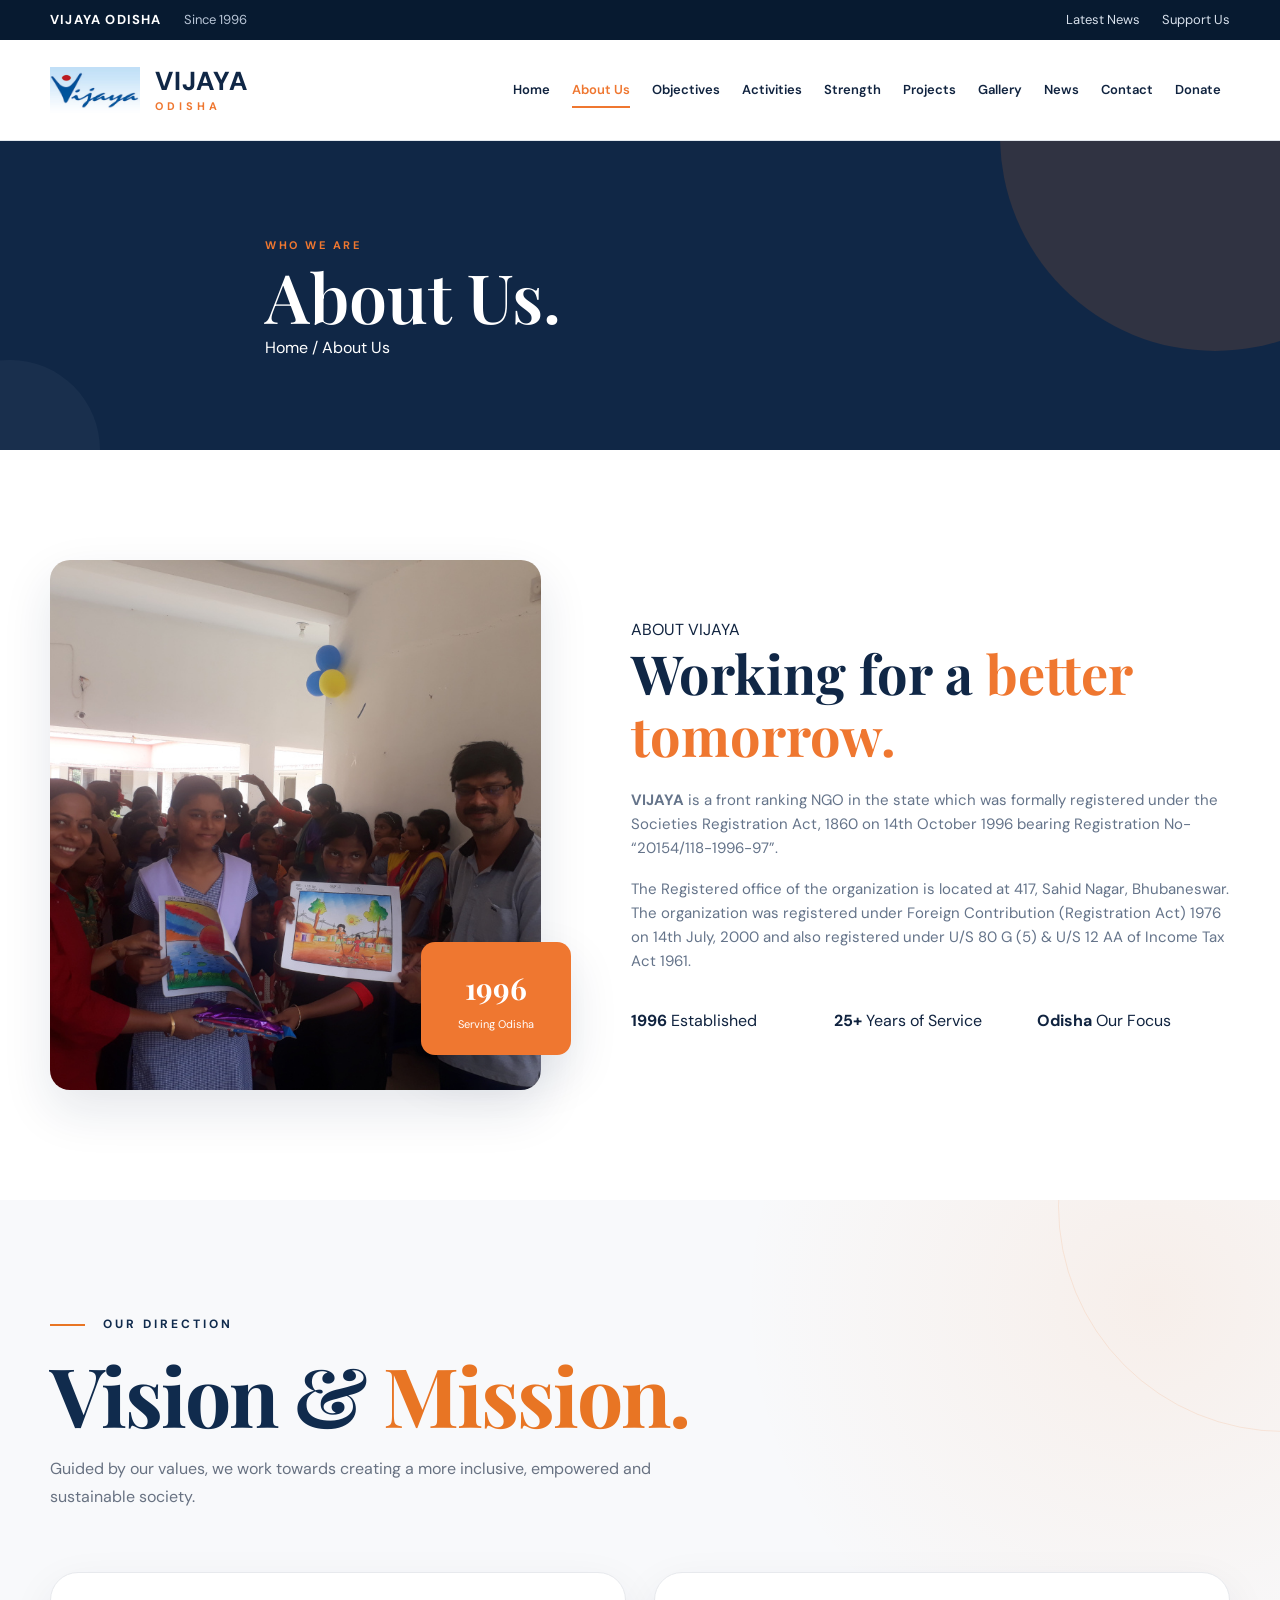
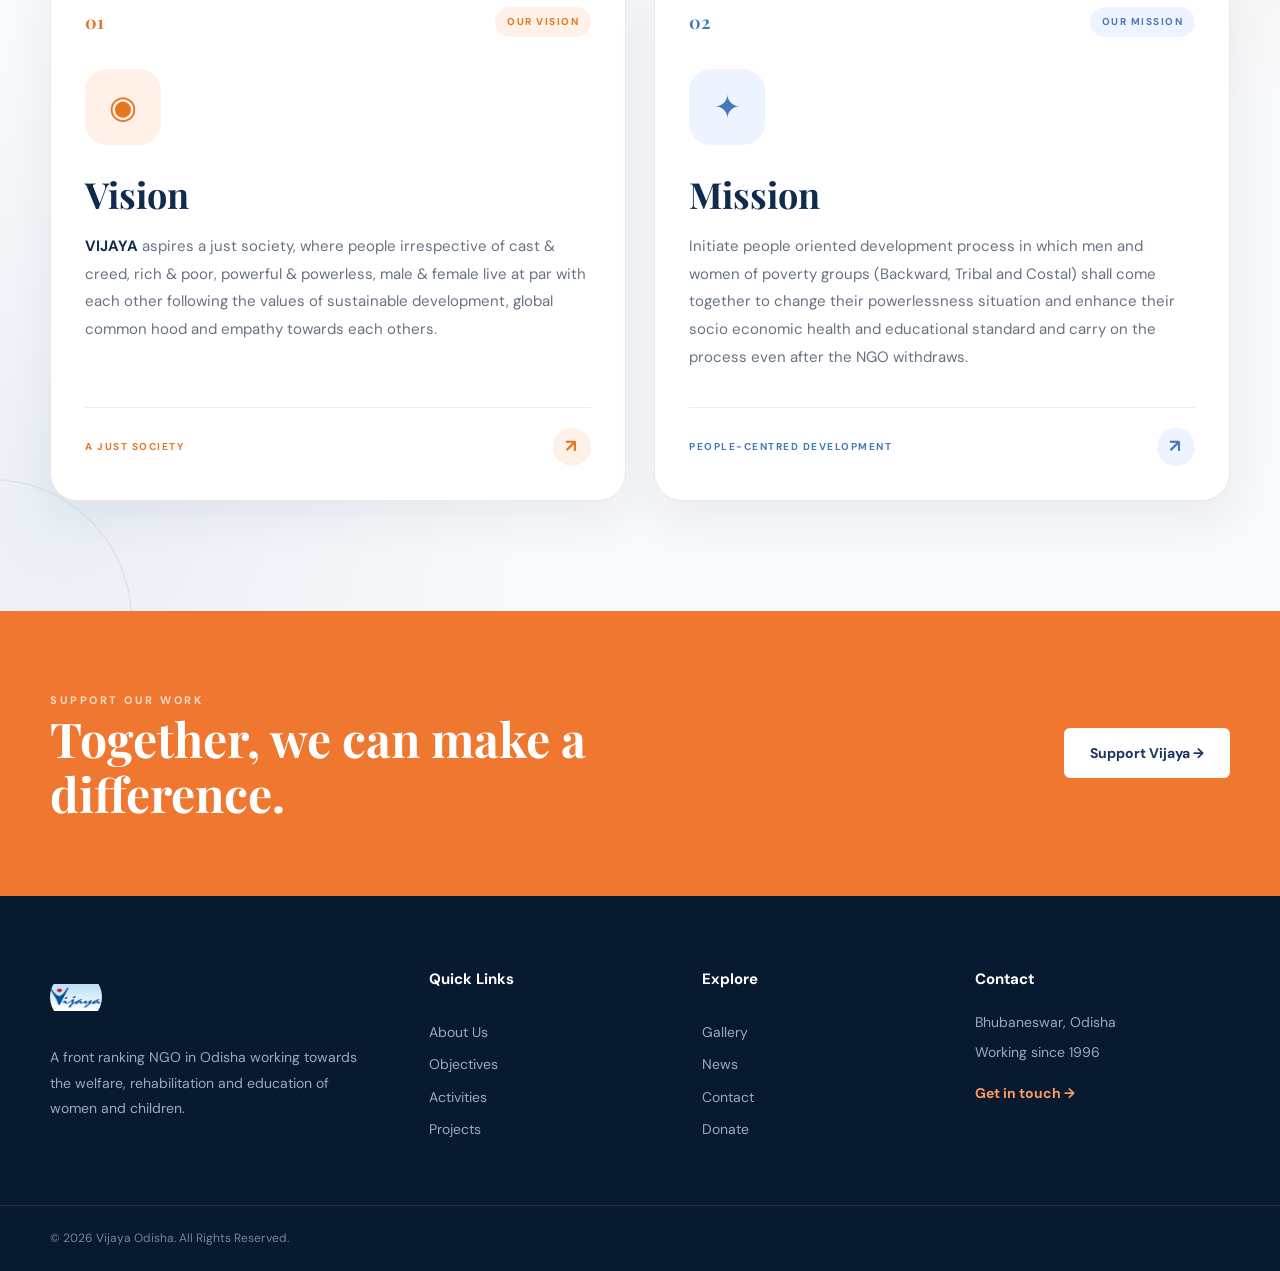
==== commit f4357fcf: "Update website styling" ====
--- a/about-us.html
+++ b/about-us.html
@@ -13,7 +13,8 @@
     <link rel="preconnect" href="https://fonts.googleapis.com">
     <link rel="preconnect" href="https://fonts.gstatic.com" crossorigin>
 
-    <link href="https://fonts.googleapis.com/css2?family=DM+Sans:wght@400;500;600;700&family=Playfair+Display:wght@500;600;700&display=swap"
+    <link
+        href="https://fonts.googleapis.com/css2?family=DM+Sans:wght@400;500;600;700&family=Playfair+Display:wght@500;600;700&display=swap"
         rel="stylesheet">
 
     <link rel="stylesheet" href="css/style.css">
@@ -47,15 +48,31 @@
 
         <div class="container header-inner">
 
+            <!-- BRAND -->
             <a href="index.html" class="brand">
-                <img src="assets/images/vijay-odisha-logo.jpg"
-                    alt="Vijaya Odisha Logo">
+
+                <img
+                    src="assets/images/vijay-odisha-logo.jpg"
+                    alt="Vijaya Odisha Logo"
+                    class="brand-logo">
+
+                <div class="brand-text">
+
+                    <strong>VIJAYA</strong>
+
+                    <span>ODISHA</span>
+
+                </div>
+
             </a>
 
 
+            <!-- NAVIGATION -->
             <nav class="navigation">
 
-                <a href="index.html">Home</a>
+                <a href="index.html">
+                    Home
+                </a>
 
                 <a href="about-us.html" class="active">
                     About Us
@@ -96,7 +113,9 @@
             </nav>
 
 
-            <button class="menu-toggle"
+            <!-- MOBILE MENU BUTTON -->
+            <button
+                class="menu-toggle"
                 id="menuToggle"
                 aria-label="Open Menu">
                 ☰
@@ -105,18 +124,29 @@
         </div>
 
 
-        <nav class="mobile-navigation"
+        <!-- MOBILE NAVIGATION -->
+        <nav
+            class="mobile-navigation"
             id="mobileNavigation">
 
             <a href="index.html">Home</a>
+
             <a href="about-us.html">About Us</a>
+
             <a href="objectives.html">Objectives</a>
+
             <a href="activities.html">Activities</a>
+
             <a href="strength.html">Strength</a>
+
             <a href="projects.html">Projects</a>
+
             <a href="photo-gallery.html">Gallery</a>
+
             <a href="news.html">News</a>
+
             <a href="contact.html">Contact</a>
+
             <a href="donate.html">Donate</a>
 
         </nav>
@@ -157,7 +187,8 @@
 
                     <div class="about-image-card">
 
-                        <img src="assets/images/20190811_121222.jpg"
+                        <img
+                            src="assets/images/20190811_121222.jpg"
                             alt="Vijaya Odisha">
 
                         <div class="about-badge">
@@ -231,81 +262,155 @@
         </section>
 
 
-        <!-- VISION & MISSION -->
-        <section class="section vision-section">
+        <!-- =========================================================
+             VISION & MISSION
+        ========================================================= -->
+
+        <section class="vision-mission-section">
 
             <div class="container">
 
-                <div class="section-heading center-heading">
-
-                    <span class="eyebrow">
+                <!-- SECTION HEADING -->
+
+                <div class="vision-heading">
+
+                    <span class="vision-label">
                         OUR DIRECTION
                     </span>
 
                     <h2>
-                        Vision & <span>Mission.</span>
+                        Vision &
+                        <span>Mission.</span>
                     </h2>
 
+                    <p>
+                        Guided by our values, we work towards creating
+                        a more inclusive, empowered and sustainable
+                        society.
+                    </p>
+
                 </div>
 
 
-                <div class="vision-grid">
-
-                    <article class="vision-card">
-
-                        <span class="card-number">
-                            01
-                        </span>
-
-                        <span class="eyebrow">
-                            OUR VISION
-                        </span>
-
-                        <h2>
-                            Vision
-                        </h2>
-
-                        <p>
-                            <strong>VIJAYA</strong> aspires a just
-                            society, where people irrespective
-                            of cast & creed, rich & poor,
-                            powerful & powerless, male & female
-                            live at par with each other following
-                            the values of sustainable development,
-                            global common hood and empathy
-                            towards each others.
-                        </p>
+                <!-- VISION & MISSION CARDS -->
+
+                <div class="vision-mission-grid">
+
+
+                    <!-- =================================================
+                         VISION
+                    ================================================== -->
+
+                    <article class="vision-card vision-card-vision">
+
+                        <div class="vision-card-top">
+
+                            <span class="vision-number">
+                                01
+                            </span>
+
+                            <span class="vision-card-label">
+                                OUR VISION
+                            </span>
+
+                        </div>
+
+
+                        <div class="vision-icon">
+                            ◉
+                        </div>
+
+
+                        <div class="vision-card-content">
+
+                            <h3>
+                                Vision
+                            </h3>
+
+                            <p>
+                                <strong>VIJAYA</strong> aspires a just society,
+                                where people irrespective of cast & creed,
+                                rich & poor, powerful & powerless, male &
+                                female live at par with each other following
+                                the values of sustainable development, global
+                                common hood and empathy towards each others.
+                            </p>
+
+                        </div>
+
+
+                        <div class="vision-card-footer">
+
+                            <span>
+                                A JUST SOCIETY
+                            </span>
+
+                            <span class="vision-arrow">
+                                ↗
+                            </span>
+
+                        </div>
 
                     </article>
 
 
-                    <article class="vision-card dark-card">
-
-                        <span class="card-number">
-                            02
-                        </span>
-
-                        <span class="eyebrow">
-                            OUR MISSION
-                        </span>
-
-                        <h2>
-                            Mission
-                        </h2>
-
-                        <p>
-                            Initiate people oriented development
-                            process in which men and women of
-                            poverty groups (Backward, Tribal and
-                            Costal) shall come together to change
-                            their powerlessness situation and
-                            enhance their socio economic health
-                            and educational standard and carry
-                            on the process even after the NGO
-                            withdraws.
-                        </p>
+                    <!-- =================================================
+                         MISSION
+                    ================================================== -->
+
+                    <article class="vision-card vision-card-mission">
+
+                        <div class="vision-card-top">
+
+                            <span class="vision-number">
+                                02
+                            </span>
+
+                            <span class="vision-card-label">
+                                OUR MISSION
+                            </span>
+
+                        </div>
+
+
+                        <div class="vision-icon">
+                            ✦
+                        </div>
+
+
+                        <div class="vision-card-content">
+
+                            <h3>
+                                Mission
+                            </h3>
+
+                            <p>
+                                Initiate people oriented development process
+                                in which men and women of poverty groups
+                                (Backward, Tribal and Costal) shall come
+                                together to change their powerlessness
+                                situation and enhance their socio economic
+                                health and educational standard and carry on
+                                the process even after the NGO withdraws.
+                            </p>
+
+                        </div>
+
+
+                        <div class="vision-card-footer">
+
+                            <span>
+                                PEOPLE-CENTRED DEVELOPMENT
+                            </span>
+
+                            <span class="vision-arrow">
+                                ↗
+                            </span>
+
+                        </div>
 
                     </article>
+
 
                 </div>
 
@@ -332,7 +437,8 @@
 
                 </div>
 
-                <a href="donate.html"
+                <a
+                    href="donate.html"
                     class="button button-light">
                     Support Vijaya →
                 </a>
@@ -351,10 +457,12 @@
 
             <div class="footer-about">
 
-                <a href="index.html"
+                <a
+                    href="index.html"
                     class="footer-brand">
 
-                    <img src="assets/images/vijay-odisha-logo.jpg"
+                    <img
+                        src="assets/images/vijay-odisha-logo.jpg"
                         alt="Vijaya Odisha Logo">
 
                 </a>
@@ -370,35 +478,67 @@
 
             <div class="footer-links">
 
-                <h3>Quick Links</h3>
-
-                <a href="about-us.html">About Us</a>
-                <a href="objectives.html">Objectives</a>
-                <a href="activities.html">Activities</a>
-                <a href="projects.html">Projects</a>
+                <h3>
+                    Quick Links
+                </h3>
+
+                <a href="about-us.html">
+                    About Us
+                </a>
+
+                <a href="objectives.html">
+                    Objectives
+                </a>
+
+                <a href="activities.html">
+                    Activities
+                </a>
+
+                <a href="projects.html">
+                    Projects
+                </a>
 
             </div>
 
 
             <div class="footer-links">
 
-                <h3>Explore</h3>
-
-                <a href="photo-gallery.html">Gallery</a>
-                <a href="news.html">News</a>
-                <a href="contact.html">Contact</a>
-                <a href="donate.html">Donate</a>
+                <h3>
+                    Explore
+                </h3>
+
+                <a href="photo-gallery.html">
+                    Gallery
+                </a>
+
+                <a href="news.html">
+                    News
+                </a>
+
+                <a href="contact.html">
+                    Contact
+                </a>
+
+                <a href="donate.html">
+                    Donate
+                </a>
 
             </div>
 
 
             <div class="footer-contact">
 
-                <h3>Contact</h3>
-
-                <p>Bhubaneswar, Odisha</p>
-
-                <p>Working since 1996</p>
+                <h3>
+                    Contact
+                </h3>
+
+                <p>
+                    Bhubaneswar, Odisha
+                </p>
+
+                <p>
+                    Working since 1996
+                </p>
 
                 <a href="contact.html">
                     Get in touch →
--- a/css/style.css
+++ b/css/style.css
@@ -2,22 +2,17 @@
    VIJAYA ODISHA
    COMPLETE WEBSITE STYLESHEET
 ========================================================= */
-
-
 /* =========================================================
    01. RESET
 ========================================================= */
-
 * {
     margin: 0;
     padding: 0;
     box-sizing: border-box;
 }
-
 html {
     scroll-behavior: smooth;
 }
-
 body {
     font-family: "DM Sans", Arial, sans-serif;
     background: #ffffff;
@@ -25,74 +20,57 @@
     line-height: 1.6;
     overflow-x: hidden;
 }
-
 img {
     max-width: 100%;
     display: block;
 }
-
 a {
     color: inherit;
     text-decoration: none;
 }
-
 button,
 input,
 textarea,
 select {
     font: inherit;
 }
-
 button {
     cursor: pointer;
 }
-
 .container {
     width: min(1180px, calc(100% - 40px));
     margin: 0 auto;
 }
-
-
 /* =========================================================
    02. VARIABLES
 ========================================================= */
-
 :root {
     --navy: #102746;
     --dark-navy: #071a30;
     --orange: #ef7730;
     --light-orange: #ff9a5b;
-
     --cream: #f8f5ef;
     --light-bg: #f5f7fa;
     --white: #ffffff;
-
     --text: #10233f;
     --muted: #65748a;
     --border: #e2e7ed;
-
     --shadow-sm: 0 10px 30px rgba(16, 39, 70, 0.07);
     --shadow-md: 0 20px 50px rgba(16, 39, 70, 0.11);
     --shadow-lg: 0 30px 70px rgba(16, 39, 70, 0.16);
-
     --radius-sm: 8px;
     --radius-md: 14px;
     --radius-lg: 24px;
-
     --transition: 0.3s ease;
 }
-
-
 /* =========================================================
    03. TOP BAR
 ========================================================= */
-
 .topbar {
     background: var(--dark-navy);
     color: #ffffff;
     font-size: 13px;
 }
-
 .topbar-inner {
     min-height: 40px;
     display: flex;
@@ -100,49 +78,39 @@
     justify-content: space-between;
     gap: 20px;
 }
-
 .topbar-left,
 .topbar-right {
     display: flex;
     align-items: center;
     gap: 22px;
 }
-
 .topbar-left span:first-child {
     font-weight: 700;
     letter-spacing: 1.2px;
 }
-
 .topbar-left span:last-child {
     color: #b9c6d7;
 }
-
 .topbar-right a {
     color: #d8e1ec;
     transition: var(--transition);
 }
-
 .topbar-right a:hover {
     color: var(--light-orange);
 }
-
 .login-link {
     border-left: 1px solid rgba(255, 255, 255, 0.18);
     padding-left: 22px;
 }
-
-
 /* =========================================================
    04. MAIN HEADER
 ========================================================= */
-
 .header {
     position: relative;
     z-index: 1000;
     background: rgba(255, 255, 255, 0.97);
     border-bottom: 1px solid var(--border);
 }
-
 .header-inner {
     min-height: 86px;
     display: flex;
@@ -150,38 +118,31 @@
     justify-content: space-between;
     gap: 30px;
 }
-
-
 /* =========================================================
    05. BRAND
 ========================================================= */
-
 .brand {
     display: flex;
     align-items: center;
     gap: 12px;
     flex-shrink: 0;
 }
-
 .brand-logo {
     width: 58px;
     height: 58px;
     object-fit: contain;
     border-radius: 50%;
 }
-
 .brand-text {
     display: flex;
     flex-direction: column;
     line-height: 1;
 }
-
 .brand-text strong {
     color: var(--navy);
     font-size: 22px;
     letter-spacing: 1px;
 }
-
 .brand-text span {
     margin-top: 5px;
     color: var(--orange);
@@ -189,19 +150,15 @@
     font-weight: 700;
     letter-spacing: 2.5px;
 }
-
-
 /* =========================================================
    06. DESKTOP NAVIGATION
 ========================================================= */
-
 .navigation {
     display: flex;
     align-items: center;
     justify-content: flex-end;
     gap: 4px;
 }
-
 .navigation a {
     position: relative;
     padding: 10px 9px;
@@ -211,7 +168,6 @@
     white-space: nowrap;
     transition: var(--transition);
 }
-
 .navigation a::after {
     content: "";
     position: absolute;
@@ -224,17 +180,14 @@
     transform-origin: center;
     transition: var(--transition);
 }
-
 .navigation a:hover,
 .navigation a.active {
     color: var(--orange);
 }
-
 .navigation a:hover::after,
 .navigation a.active::after {
     transform: scaleX(1);
 }
-
 .navigation .donate-link {
     margin-left: 8px;
     padding: 11px 18px;
@@ -242,22 +195,17 @@
     background: var(--orange);
     border-radius: 6px;
 }
-
 .navigation .donate-link::after {
     display: none;
 }
-
 .navigation .donate-link:hover {
     color: #ffffff;
     background: var(--navy);
     transform: translateY(-2px);
 }
-
-
 /* =========================================================
    07. MOBILE MENU BUTTON
 ========================================================= */
-
 .menu-toggle {
     display: none;
     width: 44px;
@@ -270,7 +218,6 @@
     flex-direction: column;
     gap: 5px;
 }
-
 .menu-toggle span {
     width: 20px;
     height: 2px;
@@ -278,23 +225,18 @@
     border-radius: 10px;
     transition: var(--transition);
 }
-
 .menu-toggle:hover {
     background: var(--orange);
 }
-
-
 /* =========================================================
    08. MOBILE NAVIGATION
 ========================================================= */
-
 .mobile-navigation {
     display: none;
     background: var(--white);
     border-top: 1px solid var(--border);
     box-shadow: var(--shadow-md);
 }
-
 .mobile-navigation a {
     display: block;
     padding: 14px 20px;
@@ -304,34 +246,27 @@
     border-bottom: 1px solid var(--border);
     transition: var(--transition);
 }
-
 .mobile-navigation a:hover {
     color: var(--orange);
     background: var(--light-bg);
     padding-left: 27px;
 }
-
 .mobile-navigation.show {
     display: block;
 }
-
-
 /* =========================================================
    09. GENERAL TYPOGRAPHY
 ========================================================= */
-
 h1,
 h2,
 h3,
 h4 {
     line-height: 1.15;
 }
-
 h1,
 h2 {
     font-family: "Playfair Display", Georgia, serif;
 }
-
 .section-label {
     margin-bottom: 13px;
     color: var(--orange);
@@ -340,11 +275,9 @@
     letter-spacing: 2.5px;
     text-transform: uppercase;
 }
-
 .section-heading {
     max-width: 720px;
 }
-
 .section-heading h2,
 .objectives-content h2,
 .impact-header h2 {
@@ -352,36 +285,29 @@
     font-size: clamp(36px, 5vw, 56px);
     font-weight: 600;
 }
-
 .section-heading h2 span,
 .objectives-content h2 span,
 .cta-section h2 span {
     color: var(--orange);
 }
-
 .section-heading p {
     max-width: 680px;
     margin-top: 20px;
     color: var(--muted);
     font-size: 16px;
 }
-
 .section-heading.centered {
     max-width: 760px;
     margin: 0 auto 55px;
     text-align: center;
 }
-
 .section-heading.centered p {
     margin-left: auto;
     margin-right: auto;
 }
-
-
 /* =========================================================
    10. BUTTONS
 ========================================================= */
-
 .button {
     display: inline-flex;
     align-items: center;
@@ -394,52 +320,42 @@
     font-weight: 700;
     transition: var(--transition);
 }
-
 .button-primary {
     color: #ffffff;
     background: var(--orange);
 }
-
 .button-primary:hover {
     background: var(--navy);
     transform: translateY(-2px);
     box-shadow: var(--shadow-sm);
 }
-
 .button-outline {
     color: var(--navy);
     border-color: #bcc6d2;
     background: transparent;
 }
-
 .button-outline:hover {
     color: #ffffff;
     border-color: var(--navy);
     background: var(--navy);
     transform: translateY(-2px);
 }
-
 .button-light {
     color: var(--navy);
     background: #ffffff;
 }
-
 .button-light:hover {
     color: #ffffff;
     background: var(--orange);
     transform: translateY(-2px);
 }
-
 .center-button {
     margin-top: 45px;
     text-align: center;
 }
-
-
 /* =========================================================
    11. HOME HERO
 ========================================================= */
-
 .hero {
     position: relative;
     min-height: 650px;
@@ -454,7 +370,6 @@
             #eef2f5 100%
         );
 }
-
 .hero-background-shape {
     position: absolute;
     width: 520px;
@@ -464,7 +379,6 @@
     border-radius: 50%;
     background: rgba(239, 119, 48, 0.08);
 }
-
 .hero-background-shape::after {
     content: "";
     position: absolute;
@@ -475,7 +389,6 @@
     border-radius: 50%;
     background: rgba(16, 39, 70, 0.05);
 }
-
 .hero-inner {
     position: relative;
     z-index: 2;
@@ -486,11 +399,9 @@
     padding-top: 75px;
     padding-bottom: 75px;
 }
-
 .hero-content {
     max-width: 620px;
 }
-
 .hero-label {
     display: inline-flex;
     align-items: center;
@@ -501,14 +412,12 @@
     font-weight: 700;
     letter-spacing: 2px;
 }
-
 .hero-label::before {
     content: "";
     width: 30px;
     height: 2px;
     background: var(--orange);
 }
-
 .hero-content h1 {
     margin-bottom: 24px;
     color: var(--navy);
@@ -516,11 +425,9 @@
     font-weight: 600;
     letter-spacing: -1.5px;
 }
-
 .hero-content h1 span {
     color: var(--orange);
 }
-
 .hero-content > p {
     max-width: 540px;
     margin-bottom: 32px;
@@ -528,25 +435,20 @@
     font-size: 17px;
     line-height: 1.8;
 }
-
 .hero-buttons {
     display: flex;
     flex-wrap: wrap;
     gap: 12px;
 }
-
-
 /* =========================================================
    12. HERO IMAGE CARD
 ========================================================= */
-
 .hero-card-wrapper {
     position: relative;
     max-width: 470px;
     width: 100%;
     margin-left: auto;
 }
-
 .hero-card {
     position: relative;
     height: 500px;
@@ -555,18 +457,15 @@
     background: var(--navy);
     box-shadow: var(--shadow-lg);
 }
-
 .hero-card-image {
     position: absolute;
     inset: 0;
 }
-
 .hero-card-image img {
     width: 100%;
     height: 100%;
     object-fit: cover;
 }
-
 .hero-card-overlay {
     position: absolute;
     inset: 0;
@@ -578,7 +477,6 @@
             rgba(7, 26, 48, 0.05) 100%
         );
 }
-
 .hero-card-content {
     position: absolute;
     left: 32px;
@@ -586,7 +484,6 @@
     bottom: 30px;
     color: #ffffff;
 }
-
 .hero-card-small {
     display: block;
     margin-bottom: 10px;
@@ -595,19 +492,16 @@
     font-weight: 700;
     letter-spacing: 2px;
 }
-
 .hero-card-content h2 {
     margin-bottom: 10px;
     font-family: "Playfair Display", Georgia, serif;
     font-size: 32px;
     line-height: 1.15;
 }
-
 .hero-card-content p {
     color: #d7e0ea;
     font-size: 13px;
 }
-
 .hero-year-badge {
     position: absolute;
     right: -32px;
@@ -624,13 +518,11 @@
     box-shadow: var(--shadow-md);
     text-align: center;
 }
-
 .hero-year-badge strong {
     font-family: "Playfair Display", Georgia, serif;
     font-size: 28px;
     line-height: 1;
 }
-
 .hero-year-badge span {
     max-width: 80px;
     margin-top: 6px;
@@ -638,24 +530,19 @@
     line-height: 1.2;
     font-weight: 600;
 }
-
-
 /* =========================================================
    13. INTRODUCTION
 ========================================================= */
-
 .intro-section {
     padding: 110px 0;
     background: #ffffff;
 }
-
 .intro-grid {
     display: grid;
     grid-template-columns: repeat(3, 1fr);
     gap: 20px;
     margin-top: 55px;
 }
-
 .intro-box {
     position: relative;
     min-height: 310px;
@@ -666,7 +553,6 @@
     background: #ffffff;
     transition: var(--transition);
 }
-
 .intro-box::before {
     content: "";
     position: absolute;
@@ -679,24 +565,20 @@
     transform-origin: left;
     transition: var(--transition);
 }
-
 .intro-box:hover {
     transform: translateY(-8px);
     border-color: transparent;
     box-shadow: var(--shadow-md);
 }
-
 .intro-box:hover::before {
     transform: scaleX(1);
 }
-
 .intro-number {
     color: #b8c2ce;
     font-size: 12px;
     font-weight: 700;
     letter-spacing: 1px;
 }
-
 .intro-icon {
     width: 48px;
     height: 48px;
@@ -709,19 +591,16 @@
     background: rgba(239, 119, 48, 0.1);
     font-size: 22px;
 }
-
 .intro-box h3 {
     margin-bottom: 13px;
     color: var(--navy);
     font-size: 21px;
 }
-
 .intro-box p {
     margin-bottom: 22px;
     color: var(--muted);
     font-size: 14px;
 }
-
 .intro-box a {
     display: inline-flex;
     align-items: center;
@@ -730,53 +609,42 @@
     font-size: 13px;
     font-weight: 700;
 }
-
 .intro-box a span {
     transition: var(--transition);
 }
-
 .intro-box:hover a span {
     transform: translateX(5px);
 }
-
-
 /* =========================================================
    14. OBJECTIVES
 ========================================================= */
-
 .objectives-section {
     padding: 110px 0;
     background: var(--navy);
     color: #ffffff;
 }
-
 .objectives-grid {
     display: grid;
     grid-template-columns: 0.85fr 1fr;
     align-items: center;
     gap: 100px;
 }
-
 .objectives-content .section-label {
     color: var(--light-orange);
 }
-
 .objectives-content h2 {
     color: #ffffff;
 }
-
 .objectives-content > p {
     max-width: 520px;
     margin: 25px 0 32px;
     color: #bac7d6;
     font-size: 15px;
 }
-
 .objectives-list {
     display: flex;
     flex-direction: column;
 }
-
 .objective-item {
     display: grid;
     grid-template-columns: 55px 1fr;
@@ -784,38 +652,30 @@
     padding: 28px 0;
     border-bottom: 1px solid rgba(255, 255, 255, 0.13);
 }
-
 .objective-item:first-child {
     border-top: 1px solid rgba(255, 255, 255, 0.13);
 }
-
 .objective-item > span {
     color: var(--light-orange);
     font-size: 13px;
     font-weight: 700;
 }
-
 .objective-item h3 {
     margin-bottom: 7px;
     color: #ffffff;
     font-size: 20px;
 }
-
 .objective-item p {
     color: #9fafc2;
     font-size: 14px;
 }
-
-
 /* =========================================================
    15. IMPACT / JOURNEY
 ========================================================= */
-
 .impact-section {
     padding: 105px 0;
     background: var(--cream);
 }
-
 .impact-header {
     display: grid;
     grid-template-columns: 1fr 0.7fr;
@@ -823,17 +683,14 @@
     align-items: end;
     margin-bottom: 50px;
 }
-
 .impact-header h2 {
     font-size: clamp(34px, 5vw, 52px);
 }
-
 .impact-header > p {
     color: var(--muted);
     font-size: 15px;
     line-height: 1.8;
 }
-
 .impact-grid {
     display: grid;
     grid-template-columns: repeat(4, 1fr);
@@ -843,7 +700,6 @@
     border-radius: var(--radius-md);
     background: var(--border);
 }
-
 .impact-card {
     min-height: 180px;
     display: flex;
@@ -853,11 +709,9 @@
     background: #ffffff;
     transition: var(--transition);
 }
-
 .impact-card:hover {
     background: var(--navy);
 }
-
 .impact-card strong {
     margin-bottom: 8px;
     color: var(--orange);
@@ -865,33 +719,26 @@
     font-size: 43px;
     line-height: 1;
 }
-
 .impact-card span {
     color: var(--muted);
     font-size: 13px;
     font-weight: 600;
 }
-
 .impact-card:hover span {
     color: #d4ddea;
 }
-
-
 /* =========================================================
    16. ACTIVITIES PREVIEW
 ========================================================= */
-
 .activities-preview {
     padding: 110px 0;
     background: #ffffff;
 }
-
 .activities-preview-grid {
     display: grid;
     grid-template-columns: repeat(2, 1fr);
     gap: 18px;
 }
-
 .activity-preview-card {
     position: relative;
     min-height: 220px;
@@ -902,7 +749,6 @@
     overflow: hidden;
     transition: var(--transition);
 }
-
 .activity-preview-card::after {
     content: "";
     position: absolute;
@@ -914,17 +760,14 @@
     background: rgba(239, 119, 48, 0.07);
     transition: var(--transition);
 }
-
 .activity-preview-card:hover {
     border-color: var(--orange);
     transform: translateY(-5px);
     box-shadow: var(--shadow-sm);
 }
-
 .activity-preview-card:hover::after {
     transform: scale(1.5);
 }
-
 .activity-number {
     display: block;
     margin-bottom: 28px;
@@ -932,7 +775,6 @@
     font-size: 12px;
     font-weight: 700;
 }
-
 .activity-preview-card h3 {
     position: relative;
     z-index: 2;
@@ -940,7 +782,6 @@
     color: var(--navy);
     font-size: 21px;
 }
-
 .activity-preview-card p {
     position: relative;
     z-index: 2;
@@ -948,7 +789,6 @@
     color: var(--muted);
     font-size: 14px;
 }
-
 .activity-arrow {
     position: absolute;
     right: 30px;
@@ -958,61 +798,48 @@
     font-size: 20px;
     transition: var(--transition);
 }
-
 .activity-preview-card:hover .activity-arrow {
     transform: translateX(5px);
 }
-
-
 /* =========================================================
    17. CTA
 ========================================================= */
-
 .cta-section {
     padding: 75px 0;
     background: var(--orange);
     color: #ffffff;
 }
-
 .cta-inner {
     display: flex;
     align-items: center;
     justify-content: space-between;
     gap: 50px;
 }
-
 .cta-section .section-label {
     color: rgba(255, 255, 255, 0.72);
 }
-
 .cta-section h2 {
     max-width: 700px;
     color: #ffffff;
     font-family: "Playfair Display", Georgia, serif;
     font-size: clamp(32px, 4vw, 48px);
 }
-
 .cta-section h2 span {
     color: #ffffff;
 }
-
 .cta-section p {
     max-width: 620px;
     margin-top: 12px;
     color: rgba(255, 255, 255, 0.8);
     font-size: 15px;
 }
-
-
 /* =========================================================
    18. FOOTER
 ========================================================= */
-
 .footer {
     background: var(--dark-navy);
     color: #ffffff;
 }
-
 .footer-grid {
     display: grid;
     grid-template-columns: 1.5fr 1fr 1fr 1.2fr;
@@ -1020,32 +847,27 @@
     padding-top: 75px;
     padding-bottom: 65px;
 }
-
 .footer-brand {
     display: inline-flex;
     align-items: center;
     gap: 12px;
     margin-bottom: 22px;
 }
-
 .footer-brand img {
     width: 52px;
     height: 52px;
     border-radius: 50%;
     object-fit: contain;
 }
-
 .footer-brand div {
     display: flex;
     flex-direction: column;
     line-height: 1;
 }
-
 .footer-brand strong {
     font-size: 20px;
     letter-spacing: 1px;
 }
-
 .footer-brand span {
     margin-top: 5px;
     color: var(--light-orange);
@@ -1053,73 +875,60 @@
     font-weight: 700;
     letter-spacing: 2px;
 }
-
 .footer-about p {
     max-width: 340px;
     color: #9caabd;
     font-size: 14px;
     line-height: 1.8;
 }
-
 .footer h3 {
     margin-bottom: 22px;
     color: #ffffff;
     font-size: 15px;
 }
-
 .footer-links {
     display: flex;
     flex-direction: column;
     align-items: flex-start;
     gap: 10px;
 }
-
 .footer-links a,
 .footer-contact a {
     color: #9caabd;
     font-size: 14px;
     transition: var(--transition);
 }
-
 .footer-links a:hover,
 .footer-contact a:hover {
     color: var(--light-orange);
     transform: translateX(4px);
 }
-
 .footer-contact p {
     margin-bottom: 8px;
     color: #9caabd;
     font-size: 14px;
 }
-
 .footer-contact a {
     display: inline-block;
     margin-top: 10px;
     color: var(--light-orange);
     font-weight: 700;
 }
-
 .footer-bottom {
     border-top: 1px solid rgba(255, 255, 255, 0.1);
 }
-
 .footer-bottom .container {
     min-height: 65px;
     display: flex;
     align-items: center;
 }
-
 .footer-bottom p {
     color: #75859b;
     font-size: 12px;
 }
-
-
 /* =========================================================
    19. INNER PAGE HERO
 ========================================================= */
-
 .page-hero {
     position: relative;
     overflow: hidden;
@@ -1127,7 +936,6 @@
     color: #ffffff;
     background: var(--navy);
 }
-
 .page-hero::before {
     content: "";
     position: absolute;
@@ -1138,7 +946,6 @@
     border-radius: 50%;
     background: rgba(239, 119, 48, 0.14);
 }
-
 .page-hero::after {
     content: "";
     position: absolute;
@@ -1149,16 +956,13 @@
     border-radius: 50%;
     background: rgba(255, 255, 255, 0.04);
 }
-
 .page-hero-inner {
     position: relative;
     z-index: 2;
 }
-
 .page-hero-content {
     max-width: 750px;
 }
-
 .page-hero-label {
     margin-bottom: 14px;
     color: var(--light-orange);
@@ -1166,13 +970,11 @@
     font-weight: 700;
     letter-spacing: 2.5px;
 }
-
 .page-hero h1 {
     color: #ffffff;
     font-size: clamp(42px, 6vw, 68px);
     font-weight: 600;
 }
-
 .breadcrumb {
     display: flex;
     align-items: center;
@@ -1181,43 +983,34 @@
     color: #aebdce;
     font-size: 13px;
 }
-
 .breadcrumb a:hover {
     color: var(--light-orange);
 }
-
-
 /* =========================================================
    20. ABOUT PAGE
 ========================================================= */
-
 .about-modern {
     padding: 110px 0;
 }
-
 .about-grid {
     display: grid;
     grid-template-columns: 0.9fr 1.1fr;
     gap: 90px;
     align-items: center;
 }
-
 .about-visual {
     position: relative;
 }
-
 .about-image-card {
     overflow: hidden;
     border-radius: 20px;
     box-shadow: var(--shadow-md);
 }
-
 .about-image-card img {
     width: 100%;
     height: 530px;
     object-fit: cover;
 }
-
 .about-badge {
     position: absolute;
     right: -30px;
@@ -1230,107 +1023,88 @@
     box-shadow: var(--shadow-md);
     text-align: center;
 }
-
 .about-badge strong {
     display: block;
     font-family: "Playfair Display", Georgia, serif;
     font-size: 30px;
 }
-
 .about-badge span {
     display: block;
     margin-top: 4px;
     font-size: 11px;
 }
-
 .about-content h2 {
     margin-bottom: 22px;
     color: var(--navy);
     font-family: "Playfair Display", Georgia, serif;
     font-size: clamp(36px, 5vw, 54px);
 }
-
 .about-content h2 span {
     color: var(--orange);
 }
-
 .about-content p {
     margin-bottom: 17px;
     color: var(--muted);
     font-size: 15px;
 }
-
 .about-stats {
     display: grid;
     grid-template-columns: repeat(3, 1fr);
     gap: 10px;
     margin-top: 35px;
 }
-
 .about-stat {
     padding: 20px;
     border: 1px solid var(--border);
     border-radius: 10px;
 }
-
 .about-stat strong {
     display: block;
     color: var(--orange);
     font-family: "Playfair Display", Georgia, serif;
     font-size: 28px;
 }
-
 .about-stat span {
     color: var(--muted);
     font-size: 11px;
     font-weight: 600;
 }
-
 .about-values {
     padding: 100px 0;
     background: var(--light-bg);
 }
-
 .values-grid {
     display: grid;
     grid-template-columns: repeat(2, 1fr);
     gap: 20px;
 }
-
 .value-card {
     padding: 40px;
     border-radius: var(--radius-md);
     background: #ffffff;
     box-shadow: var(--shadow-sm);
 }
-
 .value-card h3 {
     margin-bottom: 14px;
     color: var(--navy);
     font-size: 23px;
 }
-
 .value-card p {
     color: var(--muted);
     font-size: 14px;
 }
-
-
 /* =========================================================
    21. OBJECTIVES PAGE
 ========================================================= */
-
 .objectives-modern {
     padding: 110px 0;
 }
-
 .modern-card-grid {
     display: grid;
     grid-template-columns: repeat(2, 1fr);
     gap: 20px;
     margin-top: 55px;
 }
-
 .modern-card {
     position: relative;
     padding: 38px;
@@ -1340,68 +1114,55 @@
     overflow: hidden;
     transition: var(--transition);
 }
-
 .modern-card:hover {
     transform: translateY(-7px);
     box-shadow: var(--shadow-md);
 }
-
 .modern-card-number {
     color: #adb8c5;
     font-size: 12px;
     font-weight: 700;
 }
-
 .modern-card h3 {
     margin: 25px 0 12px;
     color: var(--navy);
     font-size: 23px;
 }
-
 .modern-card p {
     color: var(--muted);
     font-size: 14px;
 }
-
 .dark-feature-section {
     padding: 100px 0;
     background: var(--navy);
 }
-
 .dark-feature-grid {
     display: grid;
     grid-template-columns: 1fr 1fr;
     gap: 70px;
     align-items: center;
 }
-
 .dark-feature-section h2 {
     color: #ffffff;
     font-size: clamp(36px, 5vw, 54px);
 }
-
 .dark-feature-section p {
     margin-top: 20px;
     color: #aebdce;
     font-size: 15px;
 }
-
-
 /* =========================================================
    22. ACTIVITIES PAGE
 ========================================================= */
-
 .activity-modern {
     padding: 110px 0;
 }
-
 .activity-modern-grid {
     display: grid;
     grid-template-columns: repeat(3, 1fr);
     gap: 18px;
     margin-top: 55px;
 }
-
 .activity-card {
     padding: 30px;
     border: 1px solid var(--border);
@@ -1409,47 +1170,38 @@
     background: #ffffff;
     transition: var(--transition);
 }
-
 .activity-card:hover {
     transform: translateY(-6px);
     border-color: var(--orange);
     box-shadow: var(--shadow-sm);
 }
-
 .activity-card span {
     color: var(--orange);
     font-size: 11px;
     font-weight: 700;
     letter-spacing: 1px;
 }
-
 .activity-card h3 {
     margin: 20px 0 10px;
     color: var(--navy);
     font-size: 19px;
 }
-
 .activity-card p {
     color: var(--muted);
     font-size: 14px;
 }
-
-
 /* =========================================================
    23. STRENGTH PAGE
 ========================================================= */
-
 .strength-section {
     padding: 110px 0;
 }
-
 .strength-grid {
     display: grid;
     grid-template-columns: repeat(3, 1fr);
     gap: 20px;
     margin-top: 50px;
 }
-
 .strength-card {
     padding: 35px;
     border: 1px solid var(--border);
@@ -1457,45 +1209,36 @@
     background: #ffffff;
     transition: var(--transition);
 }
-
 .strength-card:hover {
     transform: translateY(-6px);
     box-shadow: var(--shadow-md);
 }
-
 .strength-card span {
     color: var(--orange);
     font-size: 12px;
     font-weight: 700;
 }
-
 .strength-card h3 {
     margin: 20px 0 10px;
     color: var(--navy);
     font-size: 21px;
 }
-
 .strength-card p {
     color: var(--muted);
     font-size: 14px;
 }
-
-
 /* =========================================================
    24. PROJECTS PAGE
 ========================================================= */
-
 .projects-section {
     padding: 100px 0;
 }
-
 .location-nav {
     display: flex;
     flex-wrap: wrap;
     gap: 8px;
     margin-bottom: 45px;
 }
-
 .location-nav a {
     padding: 10px 17px;
     border: 1px solid var(--border);
@@ -1505,65 +1248,53 @@
     font-weight: 600;
     transition: var(--transition);
 }
-
 .location-nav a:hover,
 .location-nav a.active {
     color: #ffffff;
     border-color: var(--orange);
     background: var(--orange);
 }
-
 .project-location-list {
     display: flex;
     flex-direction: column;
     gap: 22px;
 }
-
 .project-location-card {
     overflow: hidden;
     border: 1px solid var(--border);
     border-radius: var(--radius-md);
     background: #ffffff;
 }
-
 .project-location-header {
     padding: 22px 28px;
     color: #ffffff;
     background: var(--navy);
 }
-
 .project-location-header h3 {
     font-size: 20px;
 }
-
 .project-main-content {
     display: grid;
     grid-template-columns: 1.4fr 0.8fr;
     gap: 30px;
     padding: 30px;
 }
-
 .project-main-content p,
 .project-side-content p {
     color: var(--muted);
     font-size: 14px;
 }
-
 .project-side-content {
     padding: 22px;
     border-radius: 10px;
     background: var(--light-bg);
 }
-
-
 /* =========================================================
    25. NEWS PAGE
 ========================================================= */
-
 .news-section {
     padding: 100px 0;
 }
-
 .featured-news-card {
     display: grid;
     grid-template-columns: 1fr 1fr;
@@ -1572,31 +1303,25 @@
     border-radius: 20px;
     background: var(--navy);
 }
-
 .featured-news-content {
     padding: 45px;
     color: #ffffff;
 }
-
 .featured-news-content .news-meta {
     color: var(--light-orange);
 }
-
 .featured-news-content h2 {
     margin: 18px 0;
     font-size: 35px;
 }
-
 .featured-news-content p {
     color: #b6c3d2;
 }
-
 .news-grid {
     display: grid;
     grid-template-columns: repeat(3, 1fr);
     gap: 20px;
 }
-
 .news-card {
     padding: 30px;
     border: 1px solid var(--border);
@@ -1604,98 +1329,80 @@
     background: #ffffff;
     transition: var(--transition);
 }
-
 .news-card:hover {
     transform: translateY(-6px);
     box-shadow: var(--shadow-sm);
 }
-
 .news-meta {
     color: var(--orange);
     font-size: 11px;
     font-weight: 700;
 }
-
 .news-card h3 {
     margin: 15px 0;
     color: var(--navy);
     font-size: 20px;
 }
-
 .news-card p {
     color: var(--muted);
     font-size: 14px;
 }
-
-
 /* =========================================================
    26. CONTACT PAGE
 ========================================================= */
-
 .contact-section {
     padding: 100px 0;
 }
-
 .contact-layout {
     display: grid;
     grid-template-columns: 0.9fr 1.1fr;
     gap: 45px;
 }
-
 .contact-information {
     display: flex;
     flex-direction: column;
     gap: 14px;
 }
-
 .contact-card {
     padding: 24px;
     border: 1px solid var(--border);
     border-radius: var(--radius-md);
     background: #ffffff;
 }
-
 .contact-card span {
     color: var(--orange);
     font-size: 11px;
     font-weight: 700;
 }
-
 .contact-card h3 {
     margin: 8px 0;
     color: var(--navy);
     font-size: 18px;
 }
-
 .contact-card p {
     color: var(--muted);
     font-size: 14px;
 }
-
 .contact-form-wrapper {
     padding: 40px;
     border-radius: var(--radius-md);
     background: var(--light-bg);
 }
-
 .contact-form-wrapper h2 {
     margin-bottom: 28px;
     color: var(--navy);
     font-size: 34px;
 }
-
 .contact-form {
     display: flex;
     flex-direction: column;
     gap: 17px;
 }
-
 .contact-form label {
     color: var(--navy);
     font-size: 13px;
     font-weight: 700;
 }
-
 .contact-form input,
 .contact-form textarea,
 .contact-form select {
@@ -1708,34 +1415,27 @@
     color: var(--text);
     transition: var(--transition);
 }
-
 .contact-form input:focus,
 .contact-form textarea:focus,
 .contact-form select:focus {
     border-color: var(--orange);
     box-shadow: 0 0 0 3px rgba(239, 119, 48, 0.1);
 }
-
 .contact-form textarea {
     min-height: 150px;
     resize: vertical;
 }
-
-
 /* =========================================================
    27. DONATE PAGE
 ========================================================= */
-
 .donate-section {
     padding: 100px 0;
 }
-
 .donation-grid {
     display: grid;
     grid-template-columns: repeat(2, 1fr);
     gap: 20px;
 }
-
 .donation-card {
     padding: 35px;
     border: 1px solid var(--border);
@@ -1743,80 +1443,64 @@
     background: #ffffff;
     transition: var(--transition);
 }
-
 .donation-card:hover {
     transform: translateY(-5px);
     box-shadow: var(--shadow-sm);
 }
-
 .donation-card-featured {
     color: #ffffff;
     background: var(--navy);
 }
-
 .donation-card-featured h3 {
     color: #ffffff;
 }
-
 .donation-card span {
     color: var(--orange);
     font-size: 11px;
     font-weight: 700;
 }
-
 .donation-card-featured span {
     color: var(--light-orange);
 }
-
 .donation-card h3 {
     margin: 18px 0;
     color: var(--navy);
     font-size: 22px;
 }
-
 .donation-card p {
     color: var(--muted);
     font-size: 14px;
     line-height: 1.9;
 }
-
 .donation-card-featured p {
     color: #b9c7d7;
 }
-
 .donation-message {
     margin-top: 35px;
     padding: 35px;
     border-radius: var(--radius-md);
     background: var(--cream);
 }
-
 .donation-message h2 {
     color: var(--navy);
     font-size: 34px;
 }
-
 .donation-message p {
     margin: 12px 0 22px;
     color: var(--muted);
 }
-
-
 /* =========================================================
    28. GALLERY - EXISTING GALLERY SUPPORT
 ========================================================= */
-
 .gallery-section {
     padding: 100px 0;
     background: #ffffff;
 }
-
 .gallery-grid {
     display: grid;
     grid-template-columns: repeat(3, 1fr);
     gap: 20px;
 }
-
 .gallery-card {
     position: relative;
     overflow: hidden;
@@ -1824,18 +1508,15 @@
     background: #eeeeee;
     cursor: pointer;
 }
-
 .gallery-card img {
     width: 100%;
     height: 280px;
     object-fit: cover;
     transition: transform 0.5s ease;
 }
-
 .gallery-card:hover img {
     transform: scale(1.06);
 }
-
 .gallery-card::after {
     content: "";
     position: absolute;
@@ -1848,16 +1529,12 @@
     opacity: 0;
     transition: var(--transition);
 }
-
 .gallery-card:hover::after {
     opacity: 1;
 }
-
-
 /* =========================================================
    29. LIGHTBOX - EXISTING GALLERY SUPPORT
 ========================================================= */
-
 .lightbox {
     position: fixed;
     inset: 0;
@@ -1868,30 +1545,25 @@
     padding: 30px;
     background: rgba(7, 18, 32, 0.94);
 }
-
 .lightbox.show {
     display: flex;
 }
-
 .lightbox-content {
     position: relative;
     max-width: 1000px;
     width: 100%;
 }
-
 .lightbox-content img {
     width: 100%;
     max-height: 80vh;
     object-fit: contain;
 }
-
 .lightbox-caption {
     margin-top: 12px;
     color: #ffffff;
     text-align: center;
     font-size: 14px;
 }
-
 .lightbox-close,
 .lightbox-prev,
 .lightbox-next {
@@ -1902,7 +1574,6 @@
     background: rgba(255, 255, 255, 0.12);
     transition: var(--transition);
 }
-
 .lightbox-close {
     top: 20px;
     right: 25px;
@@ -1911,7 +1582,6 @@
     border-radius: 50%;
     font-size: 25px;
 }
-
 .lightbox-prev,
 .lightbox-next {
     top: 50%;
@@ -1921,221 +1591,168 @@
     border-radius: 50%;
     font-size: 22px;
 }
-
 .lightbox-prev {
     left: 20px;
 }
-
 .lightbox-next {
     right: 20px;
 }
-
 .lightbox-close:hover,
 .lightbox-prev:hover,
 .lightbox-next:hover {
     background: var(--orange);
 }
-
-
 /* =========================================================
    30. RESPONSIVE - 1100px
 ========================================================= */
-
 @media (max-width: 1100px) {
-
     .navigation {
         gap: 0;
     }
-
     .navigation a {
         padding-left: 7px;
         padding-right: 7px;
         font-size: 12px;
     }
-
     .navigation .donate-link {
         margin-left: 4px;
         padding-left: 14px;
         padding-right: 14px;
     }
-
     .hero-inner {
         gap: 50px;
     }
-
     .objectives-grid {
         gap: 60px;
     }
-
     .footer-grid {
         gap: 35px;
     }
 }
-
-
 /* =========================================================
    31. RESPONSIVE - 900px
 ========================================================= */
-
 @media (max-width: 900px) {
-
     .container {
         width: min(100% - 32px, 720px);
     }
-
     .topbar-right {
         display: none;
     }
-
     .header-inner {
         min-height: 76px;
     }
-
     .navigation {
         display: none;
     }
-
     .menu-toggle {
         display: flex;
     }
-
     .hero {
         min-height: auto;
     }
-
     .hero-inner {
         grid-template-columns: 1fr;
         padding-top: 70px;
         padding-bottom: 80px;
     }
-
     .hero-content {
         max-width: 700px;
     }
-
     .hero-card-wrapper {
         margin: 0 auto;
     }
-
     .intro-grid {
         grid-template-columns: 1fr;
     }
-
     .intro-box {
         min-height: auto;
     }
-
     .objectives-grid {
         grid-template-columns: 1fr;
         gap: 55px;
     }
-
     .impact-header {
         grid-template-columns: 1fr;
         gap: 20px;
     }
-
     .impact-grid {
         grid-template-columns: repeat(2, 1fr);
     }
-
     .activities-preview-grid {
         grid-template-columns: 1fr;
     }
-
     .footer-grid {
         grid-template-columns: repeat(2, 1fr);
     }
-
     .about-grid {
         grid-template-columns: 1fr;
         gap: 55px;
     }
-
     .about-image-card img {
         height: 480px;
     }
-
     .activity-modern-grid {
         grid-template-columns: repeat(2, 1fr);
     }
-
     .strength-grid {
         grid-template-columns: repeat(2, 1fr);
     }
-
     .news-grid {
         grid-template-columns: repeat(2, 1fr);
     }
-
     .contact-layout {
         grid-template-columns: 1fr;
     }
-
     .project-main-content {
         grid-template-columns: 1fr;
     }
 }
-
-
 /* =========================================================
    32. RESPONSIVE - 700px
 ========================================================= */
-
 @media (max-width: 700px) {
-
     .container {
         width: min(100% - 28px, 620px);
     }
-
     .topbar-left {
         gap: 10px;
         font-size: 11px;
     }
-
     .brand-logo {
         width: 50px;
         height: 50px;
     }
-
     .brand-text strong {
         font-size: 19px;
     }
-
     .hero-inner {
         padding-top: 55px;
         padding-bottom: 65px;
     }
-
     .hero-content h1 {
         font-size: clamp(43px, 12vw, 60px);
         letter-spacing: -1px;
     }
-
     .hero-content > p {
         font-size: 15px;
     }
-
     .hero-card {
         height: 430px;
     }
-
     .hero-year-badge {
         right: -10px;
         top: 25px;
         width: 100px;
         height: 100px;
     }
-
     .hero-card-content {
         left: 25px;
         right: 25px;
     }
-
     .hero-card-content h2 {
         font-size: 27px;
     }
-
     .intro-section,
     .objectives-section,
     .impact-section,
@@ -2150,174 +1767,135 @@
         padding-top: 75px;
         padding-bottom: 75px;
     }
-
     .section-heading h2,
     .objectives-content h2 {
         font-size: 39px;
     }
-
     .modern-card-grid {
         grid-template-columns: 1fr;
     }
-
     .activity-modern-grid {
         grid-template-columns: 1fr;
     }
-
     .strength-grid {
         grid-template-columns: 1fr;
     }
-
     .news-grid {
         grid-template-columns: 1fr;
     }
-
     .featured-news-card {
         grid-template-columns: 1fr;
     }
-
     .donation-grid {
         grid-template-columns: 1fr;
     }
-
     .values-grid {
         grid-template-columns: 1fr;
     }
-
     .about-stats {
         grid-template-columns: 1fr;
     }
-
     .about-badge {
         right: 15px;
         bottom: 20px;
     }
-
     .gallery-grid {
         grid-template-columns: repeat(2, 1fr);
         gap: 12px;
     }
-
     .gallery-card img {
         height: 220px;
     }
-
     .cta-inner {
         align-items: flex-start;
         flex-direction: column;
         gap: 30px;
     }
-
     .footer-grid {
         grid-template-columns: 1fr 1fr;
         gap: 45px 25px;
     }
-
     .contact-form-wrapper {
         padding: 25px;
     }
-
     .project-main-content {
         padding: 22px;
     }
 }
-
-
 /* =========================================================
    33. RESPONSIVE - 480px
 ========================================================= */
-
 @media (max-width: 480px) {
-
     .container {
         width: calc(100% - 24px);
     }
-
     .topbar {
         display: none;
     }
-
     .header-inner {
         min-height: 70px;
     }
-
     .brand {
         gap: 9px;
     }
-
     .brand-logo {
         width: 45px;
         height: 45px;
     }
-
     .brand-text strong {
         font-size: 17px;
     }
-
     .brand-text span {
         font-size: 9px;
         letter-spacing: 1.8px;
     }
-
     .menu-toggle {
         width: 40px;
         height: 40px;
     }
-
     .hero-inner {
         padding-top: 45px;
         padding-bottom: 55px;
     }
-
     .hero-label {
         font-size: 9px;
         letter-spacing: 1.5px;
     }
-
     .hero-content h1 {
         font-size: 43px;
         line-height: 1.08;
     }
-
     .hero-buttons {
         flex-direction: column;
         align-items: stretch;
     }
-
     .button {
         width: 100%;
     }
-
     .hero-card {
         height: 370px;
         border-radius: 18px;
     }
-
     .hero-year-badge {
         width: 82px;
         height: 82px;
         right: -4px;
         top: 18px;
     }
-
     .hero-year-badge strong {
         font-size: 21px;
     }
-
     .hero-year-badge span {
         font-size: 8px;
     }
-
     .hero-card-content {
         left: 20px;
         right: 20px;
         bottom: 22px;
     }
-
     .hero-card-content h2 {
         font-size: 23px;
     }
-
     .intro-section,
     .objectives-section,
     .impact-section,
@@ -2332,117 +1910,90 @@
         padding-top: 60px;
         padding-bottom: 60px;
     }
-
     .section-heading h2,
     .objectives-content h2 {
         font-size: 35px;
     }
-
     .section-heading p {
         font-size: 14px;
     }
-
     .intro-box {
         padding: 27px;
     }
-
     .objective-item {
         grid-template-columns: 35px 1fr;
         gap: 10px;
     }
-
     .impact-grid {
         grid-template-columns: 1fr;
     }
-
     .impact-card {
         min-height: 145px;
     }
-
     .activity-preview-card {
         min-height: 205px;
         padding: 27px;
     }
-
     .cta-section {
         padding: 60px 0;
     }
-
     .cta-section h2 {
         font-size: 34px;
     }
-
     .footer-grid {
         grid-template-columns: 1fr;
         gap: 35px;
         padding-top: 55px;
         padding-bottom: 45px;
     }
-
     .footer-bottom .container {
         min-height: 55px;
     }
-
     .page-hero {
         padding: 65px 0;
     }
-
     .page-hero h1 {
         font-size: 42px;
     }
-
     .about-image-card img {
         height: 370px;
     }
-
     .about-badge {
         width: 125px;
         padding: 17px;
     }
-
     .about-badge strong {
         font-size: 25px;
     }
-
     .modern-card,
     .activity-card,
     .strength-card,
     .donation-card {
         padding: 27px;
     }
-
     .gallery-grid {
         grid-template-columns: 1fr;
     }
-
     .gallery-card img {
         height: 260px;
     }
-
     .lightbox {
         padding: 15px;
     }
-
     .lightbox-prev {
         left: 8px;
     }
-
     .lightbox-next {
         right: 8px;
     }
 }
-
-
 /* =========================================================
    34. ACCESSIBILITY / REDUCED MOTION
 ========================================================= */
-
 @media (prefers-reduced-motion: reduce) {
-
     html {
         scroll-behavior: auto;
     }
-
     *,
     *::before,
     *::after {
@@ -2450,13 +2001,2855 @@
         animation: none !important;
     }
 }
-
-
 /* =========================================================
    35. SELECTION
 ========================================================= */
-
 ::selection {
     color: #ffffff;
     background: var(--orange);
-}+}
+/* =========================================================
+   OBJECTIVES PAGE - MODERN REDESIGN
+========================================================= */
+/* =========================
+   OBJECTIVES HERO
+========================= */
+.objectives-hero {
+    position: relative;
+    overflow: hidden;
+    padding: 90px 0 100px;
+    background:
+        linear-gradient(135deg, #f8f5ef 0%, #ffffff 55%);
+}
+.objectives-hero::before {
+    content: "";
+    position: absolute;
+    width: 420px;
+    height: 420px;
+    border-radius: 50%;
+    background: rgba(244, 120, 42, 0.08);
+    right: -180px;
+    top: -180px;
+}
+.objectives-hero-grid {
+    position: relative;
+    z-index: 2;
+    display: grid;
+    grid-template-columns: 0.95fr 1.05fr;
+    align-items: center;
+    gap: 80px;
+}
+.objectives-hero-content {
+    max-width: 650px;
+}
+.objectives-hero .hero-label {
+    display: inline-flex;
+    align-items: center;
+    gap: 10px;
+    margin-bottom: 25px;
+    font-size: 13px;
+    font-weight: 700;
+    letter-spacing: 2px;
+    color: #f4782a;
+}
+.objectives-hero .hero-label::before {
+    content: "";
+    width: 38px;
+    height: 2px;
+    background: #f4782a;
+}
+.breadcrumb {
+    display: flex;
+    align-items: center;
+    gap: 10px;
+    margin-bottom: 35px;
+    font-size: 14px;
+    color: #718096;
+}
+.breadcrumb a {
+    color: #17345f;
+    font-weight: 600;
+}
+.breadcrumb a:hover {
+    color: #f4782a;
+}
+.objectives-hero h1 {
+    margin: 0 0 25px;
+    max-width: 700px;
+    font-family: "Playfair Display", serif;
+    font-size: clamp(55px, 6vw, 88px);
+    line-height: 0.98;
+    letter-spacing: -3px;
+    color: #17345f;
+}
+.objectives-hero h1 span {
+    color: #f4782a;
+    display: block;
+}
+.objectives-hero-content > p {
+    max-width: 580px;
+    margin: 0;
+    font-size: 18px;
+    line-height: 1.8;
+    color: #63738a;
+}
+/* =========================
+   HERO IMAGE
+========================= */
+.objectives-hero-image {
+    position: relative;
+    height: 520px;
+    border-radius: 30px;
+    overflow: hidden;
+    box-shadow:
+        0 25px 70px rgba(23, 52, 95, 0.18);
+}
+.objectives-hero-image::after {
+    content: "";
+    position: absolute;
+    inset: 0;
+    background:
+        linear-gradient(
+            180deg,
+            rgba(23, 52, 95, 0.02),
+            rgba(23, 52, 95, 0.35)
+        );
+}
+.objectives-hero-image img {
+    width: 100%;
+    height: 100%;
+    object-fit: cover;
+    transition: transform 0.7s ease;
+}
+.objectives-hero-image:hover img {
+    transform: scale(1.05);
+}
+.hero-image-badge {
+    position: absolute;
+    left: 30px;
+    bottom: 30px;
+    z-index: 5;
+    display: flex;
+    align-items: center;
+    gap: 15px;
+    padding: 15px 22px;
+    background: rgba(255, 255, 255, 0.95);
+    border-radius: 14px;
+    box-shadow: 0 12px 35px rgba(0, 0, 0, 0.15);
+}
+.hero-image-badge strong {
+    font-size: 25px;
+    color: #f4782a;
+}
+.hero-image-badge span {
+    font-size: 14px;
+    font-weight: 700;
+    color: #17345f;
+}
+/* =========================
+   INTRO STRIP
+========================= */
+.objective-intro {
+    padding: 70px 0;
+    background: #17345f;
+    color: #ffffff;
+}
+.objective-intro-grid {
+    display: grid;
+    grid-template-columns: 1fr 1fr;
+    gap: 80px;
+    align-items: center;
+}
+.small-label {
+    display: block;
+    margin-bottom: 18px;
+    font-size: 12px;
+    font-weight: 700;
+    letter-spacing: 2px;
+    text-transform: uppercase;
+    color: #f4782a;
+}
+.objective-intro h2 {
+    margin: 0;
+    font-family: "Playfair Display", serif;
+    font-size: clamp(42px, 5vw, 64px);
+    line-height: 1.05;
+}
+.objective-intro h2 span {
+    color: #f4782a;
+}
+.objective-intro p {
+    margin: 0;
+    font-size: 17px;
+    line-height: 1.8;
+    color: rgba(255, 255, 255, 0.75);
+}
+/* =========================
+   OBJECTIVE CARDS SECTION
+========================= */
+.objective-cards-section {
+    padding: 110px 0 120px;
+    background: #ffffff;
+}
+.section-intro {
+    max-width: 700px;
+    margin-bottom: 60px;
+}
+.section-intro h2 {
+    margin: 0 0 20px;
+    font-family: "Playfair Display", serif;
+    font-size: clamp(42px, 5vw, 65px);
+    line-height: 1.05;
+    color: #17345f;
+}
+.section-intro h2 span {
+    color: #f4782a;
+}
+.section-intro p {
+    max-width: 600px;
+    margin: 0;
+    font-size: 17px;
+    line-height: 1.8;
+    color: #718096;
+}
+/* =========================
+   CARDS GRID
+========================= */
+.objective-cards {
+    display: grid;
+    grid-template-columns: repeat(2, 1fr);
+    gap: 25px;
+}
+/* =========================
+   INDIVIDUAL CARD
+========================= */
+.objective-card {
+    position: relative;
+    min-height: 360px;
+    padding: 35px;
+    border: 1px solid #e8edf2;
+    border-radius: 24px;
+    background: #ffffff;
+    overflow: hidden;
+    transition:
+        transform 0.35s ease,
+        box-shadow 0.35s ease,
+        border-color 0.35s ease;
+}
+.objective-card::before {
+    content: "";
+    position: absolute;
+    width: 170px;
+    height: 170px;
+    right: -80px;
+    bottom: -80px;
+    border-radius: 50%;
+    background: rgba(244, 120, 42, 0.10);
+    transition: transform 0.4s ease;
+}
+.objective-card:hover {
+    transform: translateY(-10px);
+    border-color: rgba(244, 120, 42, 0.4);
+    box-shadow:
+        0 25px 60px rgba(23, 52, 95, 0.12);
+}
+.objective-card:hover::before {
+    transform: scale(1.5);
+}
+/* =========================
+   CARD TOP
+========================= */
+.objective-card-top {
+    display: flex;
+    align-items: center;
+    justify-content: space-between;
+    margin-bottom: 35px;
+}
+.objective-number {
+    font-size: 13px;
+    font-weight: 700;
+    letter-spacing: 1px;
+    color: #f4782a;
+}
+.objective-arrow {
+    display: flex;
+    align-items: center;
+    justify-content: center;
+    width: 42px;
+    height: 42px;
+    border-radius: 50%;
+    background: #f7f8fa;
+    font-size: 20px;
+    color: #17345f;
+    transition:
+        background 0.3s ease,
+        color 0.3s ease,
+        transform 0.3s ease;
+}
+.objective-card:hover .objective-arrow {
+    background: #f4782a;
+    color: #ffffff;
+    transform: rotate(45deg);
+}
+/* =========================
+   ICON
+========================= */
+.objective-icon {
+    display: flex;
+    align-items: center;
+    justify-content: center;
+    width: 65px;
+    height: 65px;
+    margin-bottom: 25px;
+    border-radius: 18px;
+    background: #fff2e9;
+    font-size: 30px;
+    transition: transform 0.3s ease;
+}
+.objective-card:hover .objective-icon {
+    transform: scale(1.08) rotate(-4deg);
+}
+/* =========================
+   CARD TEXT
+========================= */
+.objective-card h3 {
+    position: relative;
+    z-index: 2;
+    margin: 0 0 15px;
+    font-family: "Playfair Display", serif;
+    font-size: 30px;
+    color: #17345f;
+}
+.objective-card p {
+    position: relative;
+    z-index: 2;
+    max-width: 450px;
+    margin: 0 0 30px;
+    font-size: 15px;
+    line-height: 1.7;
+    color: #718096;
+}
+.objective-card-line {
+    width: 100%;
+    height: 1px;
+    margin-bottom: 18px;
+    background: #edf0f3;
+}
+.objective-link {
+    display: flex;
+    justify-content: space-between;
+    font-size: 13px;
+    font-weight: 700;
+    letter-spacing: 0.5px;
+    color: #17345f;
+}
+.objective-link span {
+    color: #f4782a;
+    transition: transform 0.3s ease;
+}
+.objective-card:hover .objective-link span {
+    transform: translateX(7px);
+}
+/* =========================
+   FEATURE SECTION
+========================= */
+.objective-feature {
+    padding: 110px 0;
+    background: #f7f4ee;
+}
+.objective-feature-grid {
+    display: grid;
+    grid-template-columns: 1fr 1fr;
+    gap: 90px;
+    align-items: center;
+}
+.objective-feature-image {
+    height: 570px;
+    overflow: hidden;
+    border-radius: 28px;
+    box-shadow:
+        0 25px 60px rgba(23, 52, 95, 0.15);
+}
+.objective-feature-image img {
+    width: 100%;
+    height: 100%;
+    object-fit: cover;
+    transition: transform 0.7s ease;
+}
+.objective-feature-image:hover img {
+    transform: scale(1.05);
+}
+.objective-feature-content h2 {
+    margin: 0 0 25px;
+    font-family: "Playfair Display", serif;
+    font-size: clamp(42px, 5vw, 65px);
+    line-height: 1.05;
+    color: #17345f;
+}
+.objective-feature-content h2 span {
+    color: #f4782a;
+}
+.objective-feature-content > p {
+    margin: 0 0 35px;
+    font-size: 17px;
+    line-height: 1.8;
+    color: #718096;
+}
+/* =========================
+   FEATURE POINTS
+========================= */
+.feature-points {
+    display: flex;
+    flex-direction: column;
+    gap: 0;
+}
+.feature-point {
+    display: flex;
+    gap: 20px;
+    padding: 20px 0;
+    border-top: 1px solid #ddd8cf;
+}
+.feature-point:last-child {
+    border-bottom: 1px solid #ddd8cf;
+}
+.feature-point > span {
+    flex-shrink: 0;
+    font-size: 13px;
+    font-weight: 700;
+    color: #f4782a;
+}
+.feature-point h3 {
+    margin: 0 0 5px;
+    font-size: 17px;
+    color: #17345f;
+}
+.feature-point p {
+    margin: 0;
+    font-size: 14px;
+    color: #718096;
+}
+/* =========================
+   CTA
+========================= */
+.objectives-cta {
+    padding: 90px 0;
+    background: #f4782a;
+}
+.objectives-cta-inner {
+    display: flex;
+    align-items: center;
+    justify-content: space-between;
+    gap: 50px;
+}
+.objectives-cta h2 {
+    max-width: 700px;
+    margin: 0 0 15px;
+    font-family: "Playfair Display", serif;
+    font-size: clamp(40px, 5vw, 62px);
+    line-height: 1.05;
+    color: #ffffff;
+}
+.objectives-cta h2 span {
+    color: #17345f;
+}
+.objectives-cta p {
+    margin: 0;
+    font-size: 16px;
+    color: rgba(255, 255, 255, 0.85);
+}
+.objectives-cta .small-label {
+    color: #17345f;
+}
+.objectives-cta-buttons {
+    display: flex;
+    flex-shrink: 0;
+    gap: 15px;
+}
+/* =========================
+   LIGHT BUTTON
+========================= */
+.button-light {
+    background: #ffffff;
+    color: #17345f;
+    border: 2px solid #ffffff;
+}
+.button-light:hover {
+    background: #17345f;
+    color: #ffffff;
+    border-color: #17345f;
+}
+/* =========================
+   OUTLINE LIGHT BUTTON
+========================= */
+.button-outline-light {
+    display: inline-flex;
+    align-items: center;
+    justify-content: center;
+    min-height: 50px;
+    padding: 0 25px;
+    border: 2px solid rgba(255, 255, 255, 0.8);
+    border-radius: 8px;
+    color: #ffffff;
+    font-size: 14px;
+    font-weight: 700;
+    transition: all 0.3s ease;
+}
+.button-outline-light:hover {
+    background: #ffffff;
+    color: #17345f;
+}
+/* =========================
+   RESPONSIVE
+========================= */
+@media (max-width: 1000px) {
+    .objectives-hero-grid {
+        grid-template-columns: 1fr;
+        gap: 50px;
+    }
+    .objectives-hero-image {
+        height: 450px;
+    }
+    .objective-intro-grid {
+        grid-template-columns: 1fr;
+        gap: 30px;
+    }
+    .objective-feature-grid {
+        grid-template-columns: 1fr;
+        gap: 50px;
+    }
+    .objective-feature-image {
+        height: 450px;
+    }
+    .objectives-cta-inner {
+        flex-direction: column;
+        align-items: flex-start;
+    }
+}
+@media (max-width: 700px) {
+    .objectives-hero {
+        padding: 65px 0 70px;
+    }
+    .objectives-hero h1 {
+        font-size: 52px;
+        letter-spacing: -2px;
+    }
+    .objectives-hero-image {
+        height: 350px;
+        border-radius: 20px;
+    }
+    .objective-cards-section {
+        padding: 75px 0;
+    }
+    .objective-cards {
+        grid-template-columns: 1fr;
+    }
+    .objective-card {
+        min-height: auto;
+        padding: 28px;
+    }
+    .objective-feature {
+        padding: 75px 0;
+    }
+    .objective-feature-image {
+        height: 350px;
+    }
+    .objectives-cta {
+        padding: 70px 0;
+    }
+    .objectives-cta-buttons {
+        width: 100%;
+        flex-direction: column;
+    }
+    .objectives-cta-buttons a {
+        width: 100%;
+    }
+}
+@media (max-width: 480px) {
+    .objectives-hero h1 {
+        font-size: 43px;
+    }
+    .objectives-hero-content > p {
+        font-size: 16px;
+    }
+    .hero-image-badge {
+        left: 15px;
+        bottom: 15px;
+        padding: 12px 16px;
+    }
+    .objective-intro {
+        padding: 55px 0;
+    }
+    .objective-intro h2 {
+        font-size: 40px;
+    }
+    .section-intro h2 {
+        font-size: 40px;
+    }
+    .objective-feature-content h2 {
+        font-size: 40px;
+    }
+}
+/* Hide bottom line, text and arrow from objective cards */
+.objective-card-line,
+.objective-link {
+    display: none;
+}
+/* OBJECTIVE CARD CLEANUP */
+.objective-card-line,
+.objective-link {
+    display: none;
+}
+.objective-card {
+    min-height: 320px;
+}
+.objective-arrow {
+    display: none;
+}
+/* =========================================================
+   OBJECTIVE CARDS - NEW COLORS & HOVER EFFECT
+========================================================= */
+.objective-cards .objective-card {
+    position: relative;
+    overflow: hidden;
+    border: 1px solid transparent;
+    border-radius: 24px;
+    min-height: 350px;
+    transition:
+        transform 0.35s ease,
+        box-shadow 0.35s ease,
+        border-color 0.35s ease;
+}
+/* ---------------------------------------------------------
+   DIFFERENT COLORS FOR EACH CARD
+--------------------------------------------------------- */
+/* Education */
+.objective-cards .objective-card:nth-child(1) {
+    background: #fff7ed;
+    border-color: #f8dfc8;
+}
+/* Rehabilitation */
+.objective-cards .objective-card:nth-child(2) {
+    background: #f1f6ff;
+    border-color: #dce8f8;
+}
+/* Empowerment */
+.objective-cards .objective-card:nth-child(3) {
+    background: #f4f8f2;
+    border-color: #dfeada;
+}
+/* Community Development */
+.objective-cards .objective-card:nth-child(4) {
+    background: #f7f2fa;
+    border-color: #e7dced;
+}
+/* ---------------------------------------------------------
+   DECORATIVE CIRCLE
+--------------------------------------------------------- */
+.objective-cards .objective-card::before {
+    content: "";
+    position: absolute;
+    width: 180px;
+    height: 180px;
+    right: -90px;
+    bottom: -90px;
+    border-radius: 50%;
+    background: rgba(244, 120, 42, 0.08);
+    transition:
+        transform 0.5s ease,
+        opacity 0.5s ease;
+}
+/* ---------------------------------------------------------
+   HOVER
+--------------------------------------------------------- */
+.objective-cards .objective-card:hover {
+    transform: translateY(-12px);
+    box-shadow:
+        0 25px 55px rgba(23, 52, 95, 0.14);
+}
+/* Move decorative circle */
+.objective-cards .objective-card:hover::before {
+    transform: scale(2.1);
+    opacity: 1;
+}
+/* ---------------------------------------------------------
+   DIFFERENT HOVER BORDERS
+--------------------------------------------------------- */
+/* Education */
+.objective-cards .objective-card:nth-child(1):hover {
+    border-color: #f4782a;
+}
+/* Rehabilitation */
+.objective-cards .objective-card:nth-child(2):hover {
+    border-color: #4d78ad;
+}
+/* Empowerment */
+.objective-cards .objective-card:nth-child(3):hover {
+    border-color: #5f8b55;
+}
+/* Community */
+.objective-cards .objective-card:nth-child(4):hover {
+    border-color: #8a6299;
+}
+/* ---------------------------------------------------------
+   ICON
+--------------------------------------------------------- */
+.objective-title .objective-icon {
+    position: relative;
+    z-index: 2;
+    transition:
+        transform 0.4s ease,
+        box-shadow 0.4s ease;
+}
+/* Icon hover */
+.objective-card:hover .objective-title .objective-icon {
+    transform: translateY(-5px) scale(1.08);
+    box-shadow:
+        0 10px 25px rgba(23, 52, 95, 0.12);
+}
+/* ---------------------------------------------------------
+   CARD TITLE
+--------------------------------------------------------- */
+.objective-title h3 {
+    position: relative;
+    z-index: 2;
+    transition:
+        transform 0.3s ease,
+        color 0.3s ease;
+}
+.objective-card:hover .objective-title h3 {
+    transform: translateX(5px);
+}
+/* ---------------------------------------------------------
+   CARD DESCRIPTION
+--------------------------------------------------------- */
+.objective-card > p {
+    position: relative;
+    z-index: 2;
+    transition: color 0.3s ease;
+}
+/* ---------------------------------------------------------
+   TOP NUMBER
+--------------------------------------------------------- */
+.objective-number {
+    position: relative;
+    z-index: 2;
+    transition:
+        transform 0.3s ease,
+        letter-spacing 0.3s ease;
+}
+.objective-card:hover .objective-number {
+    transform: translateX(4px);
+    letter-spacing: 2px;
+}
+/* ---------------------------------------------------------
+   TOP ARROW
+   (kept hidden as you requested)
+--------------------------------------------------------- */
+.objective-arrow {
+    display: none;
+}
+/* =========================================================
+   STRENGTH PAGE - INTERACTIVE CARDS
+========================================================= */
+.strength-grid {
+    display: grid;
+    grid-template-columns: repeat(3, 1fr);
+    gap: 26px;
+    margin-top: 55px;
+}
+/* ---------------------------------------------------------
+   CARD
+--------------------------------------------------------- */
+.strength-card {
+    position: relative;
+    background: #ffffff;
+    border-radius: 26px;
+    padding: 30px;
+    min-height: 390px;
+    border: 1px solid #eeeeee;
+    box-shadow: 0 12px 35px rgba(0, 0, 0, 0.07);
+    overflow: hidden;
+    transition:
+        transform 0.35s ease,
+        box-shadow 0.35s ease,
+        border-color 0.35s ease;
+}
+/* Colored top line */
+.strength-card::before {
+    content: "";
+    position: absolute;
+    top: 0;
+    left: 0;
+    width: 100%;
+    height: 5px;
+    background: var(--strength-color);
+    transform: scaleX(0);
+    transform-origin: left;
+    transition: transform 0.35s ease;
+}
+/* Hover */
+.strength-card:hover {
+    transform: translateY(-10px);
+    box-shadow: 0 25px 55px rgba(0, 0, 0, 0.13);
+    border-color: var(--strength-color);
+}
+.strength-card:hover::before {
+    transform: scaleX(1);
+}
+/* ---------------------------------------------------------
+   TOP AREA
+--------------------------------------------------------- */
+.strength-card-top {
+    display: flex;
+    align-items: center;
+    justify-content: space-between;
+    margin-bottom: 25px;
+}
+/* Number */
+.strength-number {
+    font-family: "Playfair Display", serif;
+    font-size: 17px;
+    font-weight: 700;
+    color: var(--strength-color);
+}
+/* Status */
+.strength-status {
+    font-size: 10px;
+    font-weight: 700;
+    letter-spacing: 1.5px;
+    color: #777777;
+    padding: 7px 11px;
+    border-radius: 30px;
+    background: var(--strength-light);
+}
+/* ---------------------------------------------------------
+   ICON
+--------------------------------------------------------- */
+.strength-icon {
+    width: 72px;
+    height: 72px;
+    display: flex;
+    align-items: center;
+    justify-content: center;
+    border-radius: 20px;
+    background: var(--strength-light);
+    font-size: 34px;
+    margin-bottom: 25px;
+    transition:
+        transform 0.35s ease,
+        border-radius 0.35s ease,
+        background 0.35s ease;
+}
+.strength-card:hover .strength-icon {
+    transform: rotate(-6deg) scale(1.12);
+    border-radius: 50%;
+    background: #ffffff;
+    box-shadow: 0 8px 20px rgba(0, 0, 0, 0.08);
+}
+/* ---------------------------------------------------------
+   CARD CONTENT
+--------------------------------------------------------- */
+.strength-card-content h3 {
+    font-family: "Playfair Display", serif;
+    font-size: 24px;
+    line-height: 1.25;
+    margin: 0 0 15px;
+    color: #222222;
+    transition: color 0.3s ease;
+}
+.strength-card:hover .strength-card-content h3 {
+    color: var(--strength-color);
+}
+.strength-card-content p {
+    font-size: 14px;
+    line-height: 1.7;
+    color: #666666;
+    margin: 0;
+}
+/* ---------------------------------------------------------
+   BOTTOM
+--------------------------------------------------------- */
+.strength-bottom {
+    position: absolute;
+    left: 30px;
+    right: 30px;
+    bottom: 25px;
+    display: flex;
+    align-items: center;
+    justify-content: space-between;
+    padding-top: 18px;
+    border-top: 1px solid #eeeeee;
+    font-size: 12px;
+    font-weight: 700;
+    letter-spacing: 0.8px;
+    color: var(--strength-color);
+}
+.strength-arrow {
+    width: 34px;
+    height: 34px;
+    display: flex;
+    align-items: center;
+    justify-content: center;
+    border-radius: 50%;
+    background: var(--strength-light);
+    font-size: 18px;
+    transition:
+        transform 0.3s ease,
+        background 0.3s ease;
+}
+.strength-card:hover .strength-arrow {
+    transform: translate(4px, -4px);
+    background: var(--strength-color);
+    color: #ffffff;
+}
+/* =========================================================
+   INDIVIDUAL CARD COLORS
+========================================================= */
+/* Card 01 - Personnel */
+.strength-card-1 {
+    --strength-color: #e87524;
+    --strength-light: #fff1e7;
+}
+/* Card 02 - Infrastructure */
+.strength-card-2 {
+    --strength-color: #4778b8;
+    --strength-light: #edf4ff;
+}
+/* Card 03 - Transport */
+.strength-card-3 {
+    --strength-color: #3c9b75;
+    --strength-light: #eaf8f1;
+}
+/* Card 04 - Communication */
+.strength-card-4 {
+    --strength-color: #9b68b5;
+    --strength-light: #f5edfa;
+}
+/* Card 05 - Experience */
+.strength-card-5 {
+    --strength-color: #c58a27;
+    --strength-light: #fff7df;
+}
+/* Card 06 - Networking */
+.strength-card-6 {
+    --strength-color: #398ca0;
+    --strength-light: #e8f7fa;
+}
+/* =========================================================
+   HOVER GLOW
+========================================================= */
+.strength-card::after {
+    content: "";
+    position: absolute;
+    width: 180px;
+    height: 180px;
+    right: -90px;
+    bottom: -90px;
+    border-radius: 50%;
+    background: var(--strength-light);
+    opacity: 0;
+    transition:
+        opacity 0.35s ease,
+        transform 0.35s ease;
+    pointer-events: none;
+}
+.strength-card:hover::after {
+    opacity: 1;
+    transform: scale(1.2);
+}
+/* =========================================================
+   RESPONSIVE
+========================================================= */
+@media (max-width: 1050px) {
+    .strength-grid {
+        grid-template-columns: repeat(2, 1fr);
+    }
+}
+@media (max-width: 700px) {
+    .strength-grid {
+        grid-template-columns: 1fr;
+        gap: 20px;
+        margin-top: 40px;
+    }
+    .strength-card {
+        min-height: 370px;
+        padding: 26px;
+    }
+}
+@media (max-width: 500px) {
+    .strength-card {
+        min-height: 390px;
+        padding: 24px;
+        border-radius: 22px;
+    }
+    .strength-icon {
+        width: 64px;
+        height: 64px;
+        font-size: 30px;
+    }
+    .strength-card-content h3 {
+        font-size: 22px;
+    }
+    .strength-bottom {
+        left: 24px;
+        right: 24px;
+    }
+}
+/* =========================================================
+   OUR SATISFACTION - PREMIUM SECTION
+========================================================= */
+.dark-feature-section {
+    position: relative;
+    overflow: hidden;
+    padding: 110px 0;
+    background:
+        radial-gradient(
+            circle at 85% 20%,
+            rgba(232, 117, 36, 0.16),
+            transparent 28%
+        ),
+        radial-gradient(
+            circle at 10% 90%,
+            rgba(71, 120, 184, 0.14),
+            transparent 30%
+        ),
+        #102b4d;
+}
+/* Decorative circles */
+.dark-feature-section::before {
+    content: "";
+    position: absolute;
+    width: 420px;
+    height: 420px;
+    right: -180px;
+    top: -180px;
+    border: 1px solid rgba(255, 255, 255, 0.08);
+    border-radius: 50%;
+    pointer-events: none;
+}
+.dark-feature-section::after {
+    content: "";
+    position: absolute;
+    width: 280px;
+    height: 280px;
+    left: -140px;
+    bottom: -140px;
+    border: 1px solid rgba(255, 255, 255, 0.07);
+    border-radius: 50%;
+    pointer-events: none;
+}
+/* =========================================================
+   MAIN GRID
+========================================================= */
+.dark-feature-grid {
+    position: relative;
+    z-index: 2;
+    display: grid;
+    grid-template-columns: 0.8fr 2fr;
+    gap: 80px;
+    align-items: start;
+}
+/* =========================================================
+   LEFT SIDE
+========================================================= */
+.dark-feature-label {
+    position: sticky;
+    top: 100px;
+    min-height: 420px;
+    display: flex;
+    flex-direction: column;
+    justify-content: space-between;
+    padding: 25px 0;
+}
+/* Label */
+.dark-feature-label .section-label.light {
+    display: inline-flex;
+    width: fit-content;
+    color: #ff7b32 !important;
+    font-size: 12px;
+    letter-spacing: 3px;
+    font-weight: 700;
+    padding-bottom: 12px;
+    border-bottom: 2px solid rgba(255, 123, 50, 0.35);
+}
+/* Big number */
+.dark-feature-label .feature-number {
+    display: flex;
+    align-items: center;
+    justify-content: center;
+    width: 105px;
+    height: 105px;
+    border-radius: 50%;
+    font-family: "Playfair Display", serif;
+    font-size: 34px;
+    font-weight: 600;
+    color: #ffffff !important;
+    background:
+        linear-gradient(
+            145deg,
+            rgba(255, 123, 50, 0.2),
+            rgba(255, 255, 255, 0.04)
+        );
+    border: 1px solid rgba(255, 255, 255, 0.14);
+    box-shadow:
+        0 0 0 12px rgba(255, 255, 255, 0.025),
+        0 20px 50px rgba(0, 0, 0, 0.18);
+    transition:
+        transform 0.4s ease,
+        box-shadow 0.4s ease;
+}
+.dark-feature-label:hover .feature-number {
+    transform: rotate(8deg) scale(1.08);
+    box-shadow:
+        0 0 0 16px rgba(255, 255, 255, 0.03),
+        0 25px 60px rgba(0, 0, 0, 0.25);
+}
+/* =========================================================
+   RIGHT CONTENT
+========================================================= */
+.dark-feature-content {
+    position: relative;
+    padding: 48px 50px;
+    border-radius: 30px;
+    background: rgba(255, 255, 255, 0.055);
+    border: 1px solid rgba(255, 255, 255, 0.10);
+    box-shadow:
+        0 25px 70px rgba(0, 0, 0, 0.15);
+    backdrop-filter: blur(10px);
+}
+/* Small orange accent */
+.dark-feature-content::before {
+    content: "";
+    position: absolute;
+    top: 0;
+    left: 50px;
+    width: 70px;
+    height: 4px;
+    background: #ff7b32;
+    border-radius: 0 0 10px 10px;
+}
+/* Heading */
+.dark-feature-content h2 {
+    margin: 0 0 35px;
+    font-family: "Playfair Display", serif;
+    font-size: clamp(42px, 5vw, 68px);
+    line-height: 1.05;
+    color: #ffffff;
+    letter-spacing: -1.5px;
+}
+/* Paragraphs */
+.dark-feature-content p {
+    position: relative;
+    margin: 0 0 24px;
+    padding: 0 0 24px 22px;
+    font-size: 16px;
+    line-height: 1.85;
+    color: rgba(255, 255, 255, 0.72);
+    border-left: 2px solid rgba(255, 123, 50, 0.35);
+    transition:
+        color 0.3s ease,
+        border-color 0.3s ease,
+        padding-left 0.3s ease;
+}
+.dark-feature-content p:last-child {
+    margin-bottom: 0;
+    padding-bottom: 0;
+    border-left-color: rgba(255, 123, 50, 0.7);
+}
+.dark-feature-content p:hover {
+    color: #ffffff;
+    padding-left: 28px;
+    border-left-color: #ff7b32;
+}
+/* =========================================================
+   SMALL "IMPACT" DECORATION
+========================================================= */
+.dark-feature-content::after {
+    content: "IMPACT";
+    position: absolute;
+    right: 35px;
+    top: 35px;
+    font-size: 10px;
+    letter-spacing: 3px;
+    font-weight: 700;
+    color: rgba(255, 255, 255, 0.18);
+}
+/* =========================================================
+   RESPONSIVE
+========================================================= */
+@media (max-width: 900px) {
+    .dark-feature-section {
+        padding: 80px 0;
+    }
+    .dark-feature-grid {
+        grid-template-columns: 1fr;
+        gap: 35px;
+    }
+    .dark-feature-label {
+        position: static;
+        min-height: auto;
+        flex-direction: row;
+        align-items: center;
+        justify-content: space-between;
+        padding: 0;
+    }
+    .dark-feature-label .feature-number {
+        width: 80px;
+        height: 80px;
+        font-size: 28px;
+    }
+    .dark-feature-content {
+        padding: 40px;
+    }
+}
+@media (max-width: 600px) {
+    .dark-feature-section {
+        padding: 65px 0;
+    }
+    .dark-feature-label {
+        align-items: flex-start;
+    }
+    .dark-feature-content {
+        padding: 32px 25px;
+        border-radius: 22px;
+    }
+    .dark-feature-content::before {
+        left: 25px;
+    }
+    .dark-feature-content::after {
+        display: none;
+    }
+    .dark-feature-content h2 {
+        font-size: 40px;
+        margin-bottom: 28px;
+    }
+    .dark-feature-content p {
+        font-size: 14px;
+        line-height: 1.75;
+        padding-left: 17px;
+    }
+}
+/* =========================================================
+   PREMIUM CTA - BE PART OF THE JOURNEY
+========================================================= */
+.page-cta {
+    position: relative;
+    overflow: hidden;
+    padding: 85px 0;
+    background:
+        radial-gradient(
+            circle at 90% 20%,
+            rgba(232, 117, 36, 0.16),
+            transparent 30%
+        ),
+        #ffffff;
+    border-top: 1px solid #eeeeee;
+}
+/* Decorative background circle */
+.page-cta::before {
+    content: "";
+    position: absolute;
+    width: 360px;
+    height: 360px;
+    right: -170px;
+    top: -170px;
+    border: 1px solid rgba(232, 117, 36, 0.16);
+    border-radius: 50%;
+}
+.page-cta::after {
+    content: "";
+    position: absolute;
+    width: 220px;
+    height: 220px;
+    left: -120px;
+    bottom: -120px;
+    border: 1px solid rgba(71, 120, 184, 0.12);
+    border-radius: 50%;
+}
+/* =========================================================
+   CTA INNER
+========================================================= */
+.page-cta-inner {
+    position: relative;
+    z-index: 2;
+    display: flex;
+    align-items: center;
+    justify-content: space-between;
+    gap: 60px;
+    padding: 55px 60px;
+    border-radius: 30px;
+    background: #102b4d;
+    overflow: hidden;
+    box-shadow:
+        0 25px 60px rgba(16, 43, 77, 0.20);
+}
+/* Inner decorative glow */
+.page-cta-inner::before {
+    content: "";
+    position: absolute;
+    width: 300px;
+    height: 300px;
+    right: -100px;
+    top: -150px;
+    border-radius: 50%;
+    background: rgba(255, 123, 50, 0.12);
+    pointer-events: none;
+}
+/* =========================================================
+   CTA TEXT
+========================================================= */
+.page-cta-inner > div:first-child {
+    position: relative;
+    z-index: 2;
+    max-width: 720px;
+}
+.page-cta .section-label.light {
+    display: inline-block;
+    margin-bottom: 16px;
+    color: #ff7b32 !important;
+    font-size: 11px;
+    font-weight: 700;
+    letter-spacing: 3px;
+}
+.page-cta h2 {
+    margin: 0 0 12px;
+    font-family: "Playfair Display", serif;
+    font-size: clamp(34px, 4vw, 52px);
+    line-height: 1.1;
+    color: #ffffff;
+    letter-spacing: -0.8px;
+}
+.page-cta p {
+    margin: 0;
+    max-width: 650px;
+    font-size: 15px;
+    line-height: 1.7;
+    color: rgba(255, 255, 255, 0.70);
+}
+/* =========================================================
+   CTA BUTTONS
+========================================================= */
+.page-cta-buttons {
+    position: relative;
+    z-index: 3;
+    display: flex;
+    align-items: center;
+    gap: 14px;
+    flex-shrink: 0;
+}
+.page-cta-buttons .btn {
+    min-width: 125px;
+    padding: 14px 23px;
+    border-radius: 50px;
+    font-size: 13px;
+    font-weight: 700;
+    text-align: center;
+    transition:
+        transform 0.3s ease,
+        box-shadow 0.3s ease,
+        background 0.3s ease;
+}
+/* Learn More */
+.page-cta-buttons .btn-outline-light {
+    color: #ffffff;
+    border: 1px solid rgba(255, 255, 255, 0.45);
+    background: transparent;
+}
+.page-cta-buttons .btn-outline-light:hover {
+    transform: translateY(-4px);
+    background: #ffffff;
+    color: #102b4d;
+    border-color: #ffffff;
+    box-shadow: 0 10px 25px rgba(0, 0, 0, 0.15);
+}
+/* Support Us */
+.page-cta-buttons .btn-primary {
+    color: #ffffff;
+    background: #e87524;
+    border: 1px solid #e87524;
+}
+.page-cta-buttons .btn-primary:hover {
+    transform: translateY(-4px);
+    background: #ff7b32;
+    border-color: #ff7b32;
+    box-shadow:
+        0 12px 30px rgba(232, 117, 36, 0.35);
+}
+/* =========================================================
+   LITTLE ARROW EFFECT
+========================================================= */
+.page-cta-buttons .btn::after {
+    display: inline-block;
+    margin-left: 7px;
+    transition: transform 0.3s ease;
+}
+.page-cta-buttons .btn-outline-light::after {
+    content: "→";
+}
+.page-cta-buttons .btn-primary::after {
+    content: "→";
+}
+.page-cta-buttons .btn:hover::after {
+    transform: translateX(5px);
+}
+/* =========================================================
+   RESPONSIVE
+========================================================= */
+@media (max-width: 850px) {
+    .page-cta {
+        padding: 65px 0;
+    }
+    .page-cta-inner {
+        flex-direction: column;
+        align-items: flex-start;
+        padding: 45px 40px;
+        gap: 30px;
+    }
+    .page-cta-buttons {
+        width: 100%;
+    }
+}
+@media (max-width: 500px) {
+    .page-cta-inner {
+        padding: 35px 25px;
+        border-radius: 22px;
+    }
+    .page-cta h2 {
+        font-size: 34px;
+    }
+    .page-cta-buttons {
+        flex-direction: column;
+        align-items: stretch;
+        width: 100%;
+    }
+    .page-cta-buttons .btn {
+        width: 100%;
+    }
+}
+/* =========================================================
+   VISION & MISSION - PREMIUM SECTION
+========================================================= */
+.vision-mission-section {
+    position: relative;
+    padding: 110px 0;
+    overflow: hidden;
+    background:
+        radial-gradient(
+            circle at 90% 10%,
+            rgba(232, 117, 36, 0.08),
+            transparent 28%
+        ),
+        radial-gradient(
+            circle at 5% 90%,
+            rgba(71, 120, 184, 0.08),
+            transparent 30%
+        ),
+        #f8f9fb;
+}
+/* =========================================================
+   DECORATIVE BACKGROUND
+========================================================= */
+.vision-mission-section::before {
+    content: "";
+    position: absolute;
+    width: 450px;
+    height: 450px;
+    right: -230px;
+    top: -220px;
+    border: 1px solid rgba(232, 117, 36, 0.12);
+    border-radius: 50%;
+    pointer-events: none;
+}
+.vision-mission-section::after {
+    content: "";
+    position: absolute;
+    width: 280px;
+    height: 280px;
+    left: -150px;
+    bottom: -150px;
+    border: 1px solid rgba(16, 43, 77, 0.10);
+    border-radius: 50%;
+    pointer-events: none;
+}
+/* =========================================================
+   HEADING
+========================================================= */
+.vision-heading {
+    position: relative;
+    z-index: 2;
+    max-width: 850px;
+    margin-bottom: 60px;
+}
+.vision-label {
+    display: inline-block;
+    margin-bottom: 18px;
+    font-size: 12px;
+    font-weight: 700;
+    letter-spacing: 3px;
+    color: #102b4d;
+}
+.vision-label::before {
+    content: "";
+    display: inline-block;
+    width: 35px;
+    height: 2px;
+    margin-right: 12px;
+    vertical-align: middle;
+    background: #e87524;
+}
+.vision-heading h2 {
+    margin: 0 0 20px;
+    font-family: "Playfair Display", serif;
+    font-size: clamp(52px, 7vw, 82px);
+    line-height: 1;
+    letter-spacing: -2px;
+    color: #102b4d;
+}
+.vision-heading h2 span {
+    color: #e87524;
+}
+.vision-heading p {
+    max-width: 650px;
+    margin: 0;
+    font-size: 16px;
+    line-height: 1.8;
+    color: #687282;
+}
+/* =========================================================
+   CARDS GRID
+========================================================= */
+.vision-mission-grid {
+    position: relative;
+    z-index: 2;
+    display: grid;
+    grid-template-columns: repeat(2, 1fr);
+    gap: 28px;
+}
+/* =========================================================
+   CARD
+========================================================= */
+.vision-card {
+    position: relative;
+    min-height: 480px;
+    padding: 34px;
+    display: flex;
+    flex-direction: column;
+    border-radius: 28px;
+    background: #ffffff;
+    border: 1px solid #e7e9ed;
+    overflow: hidden;
+    box-shadow:
+        0 15px 45px rgba(16, 43, 77, 0.07);
+    transition:
+        transform 0.4s ease,
+        box-shadow 0.4s ease,
+        border-color 0.4s ease;
+}
+/* Top orange/blue line */
+.vision-card::before {
+    content: "";
+    position: absolute;
+    top: 0;
+    left: 0;
+    width: 100%;
+    height: 5px;
+    background: var(--vision-accent);
+    transform: scaleX(0);
+    transform-origin: left;
+    transition: transform 0.4s ease;
+}
+.vision-card:hover {
+    transform: translateY(-10px);
+    border-color: var(--vision-accent);
+    box-shadow:
+        0 30px 65px rgba(16, 43, 77, 0.13);
+}
+.vision-card:hover::before {
+    transform: scaleX(1);
+}
+/* =========================================================
+   INDIVIDUAL COLORS
+========================================================= */
+.vision-card-vision {
+    --vision-accent: #e87524;
+    --vision-soft: #fff1e7;
+}
+.vision-card-mission {
+    --vision-accent: #4778b8;
+    --vision-soft: #edf4ff;
+}
+/* =========================================================
+   CARD TOP
+========================================================= */
+.vision-card-top {
+    display: flex;
+    align-items: center;
+    justify-content: space-between;
+    margin-bottom: 32px;
+}
+.vision-number {
+    font-family: "Playfair Display", serif;
+    font-size: 18px;
+    font-weight: 700;
+    color: var(--vision-accent);
+}
+.vision-card-label {
+    padding: 7px 12px;
+    border-radius: 30px;
+    background: var(--vision-soft);
+    color: var(--vision-accent);
+    font-size: 10px;
+    font-weight: 700;
+    letter-spacing: 1.5px;
+}
+/* =========================================================
+   ICON
+========================================================= */
+.vision-icon {
+    width: 76px;
+    height: 76px;
+    display: flex;
+    align-items: center;
+    justify-content: center;
+    margin-bottom: 30px;
+    border-radius: 22px;
+    background: var(--vision-soft);
+    color: var(--vision-accent);
+    font-size: 32px;
+    transition:
+        transform 0.4s ease,
+        border-radius 0.4s ease;
+}
+.vision-card:hover .vision-icon {
+    transform: rotate(-8deg) scale(1.1);
+    border-radius: 50%;
+}
+/* =========================================================
+   CONTENT
+========================================================= */
+.vision-card-content {
+    flex: 1;
+}
+.vision-card-content h3 {
+    margin: 0 0 18px;
+    font-family: "Playfair Display", serif;
+    font-size: 36px;
+    line-height: 1.1;
+    color: #102b4d;
+    transition: color 0.3s ease;
+}
+.vision-card:hover .vision-card-content h3 {
+    color: var(--vision-accent);
+}
+.vision-card-content p {
+    margin: 0;
+    font-size: 15px;
+    line-height: 1.85;
+    color: #687282;
+}
+.vision-card-content strong {
+    color: #102b4d;
+    font-weight: 700;
+}
+/* =========================================================
+   CARD FOOTER
+========================================================= */
+.vision-card-footer {
+    display: flex;
+    align-items: center;
+    justify-content: space-between;
+    margin-top: 35px;
+    padding-top: 20px;
+    border-top: 1px solid #eeeeee;
+    color: var(--vision-accent);
+    font-size: 10px;
+    font-weight: 700;
+    letter-spacing: 1.5px;
+}
+.vision-arrow {
+    width: 38px;
+    height: 38px;
+    display: flex;
+    align-items: center;
+    justify-content: center;
+    border-radius: 50%;
+    background: var(--vision-soft);
+    font-size: 18px;
+    transition:
+        transform 0.3s ease,
+        background 0.3s ease,
+        color 0.3s ease;
+}
+.vision-card:hover .vision-arrow {
+    transform: translate(5px, -5px);
+    background: var(--vision-accent);
+    color: #ffffff;
+}
+/* =========================================================
+   RESPONSIVE
+========================================================= */
+@media (max-width: 850px) {
+    .vision-mission-section {
+        padding: 80px 0;
+    }
+    .vision-mission-grid {
+        grid-template-columns: 1fr;
+    }
+    .vision-card {
+        min-height: 420px;
+    }
+}
+@media (max-width: 550px) {
+    .vision-mission-section {
+        padding: 65px 0;
+    }
+    .vision-heading {
+        margin-bottom: 40px;
+    }
+    .vision-heading h2 {
+        font-size: 48px;
+        letter-spacing: -1px;
+    }
+    .vision-card {
+        min-height: auto;
+        padding: 27px;
+        border-radius: 22px;
+    }
+    .vision-card-content h3 {
+        font-size: 30px;
+    }
+    .vision-card-content p {
+        font-size: 14px;
+        line-height: 1.75;
+    }
+    .vision-icon {
+        width: 65px;
+        height: 65px;
+        font-size: 27px;
+    }
+}
+/* =========================================================
+   MODERN PROJECTS PAGE - NEW DESIGN
+   Keeps the original Vijaya navy + orange palette.
+========================================================= */
+.projects-hero {
+    position: relative;
+    overflow: hidden;
+    min-height: 560px;
+    display: flex;
+    align-items: center;
+    background:
+        radial-gradient(circle at 85% 25%, rgba(239,119,48,0.16), transparent 25%),
+        radial-gradient(circle at 15% 85%, rgba(255,154,91,0.10), transparent 28%),
+        linear-gradient(135deg, #071a30 0%, #102746 55%, #17345f 100%);
+    color: #ffffff;
+}
+.projects-hero::before {
+    content: "";
+    position: absolute;
+    width: 500px;
+    height: 500px;
+    right: -220px;
+    top: -220px;
+    border: 1px solid rgba(255,255,255,0.12);
+    border-radius: 50%;
+}
+.projects-hero::after {
+    content: "";
+    position: absolute;
+    width: 300px;
+    height: 300px;
+    left: -170px;
+    bottom: -180px;
+    border: 1px solid rgba(255,255,255,0.10);
+    border-radius: 50%;
+}
+.projects-hero-inner {
+    position: relative;
+    z-index: 2;
+    width: 100%;
+    min-height: 560px;
+    display: grid;
+    grid-template-columns: 1.6fr 0.7fr;
+    align-items: center;
+    gap: 80px;
+}
+.projects-hero-content {
+    max-width: 850px;
+}
+.projects-eyebrow {
+    display: inline-flex;
+    align-items: center;
+    gap: 12px;
+    margin-bottom: 24px;
+    color: var(--light-orange);
+    font-size: 12px;
+    font-weight: 700;
+    letter-spacing: 3px;
+}
+.projects-eyebrow::before {
+    content: "";
+    width: 38px;
+    height: 2px;
+    background: var(--orange);
+}
+.projects-hero h1 {
+    margin: 0 0 25px;
+    font-family: "Playfair Display", serif;
+    font-size: clamp(54px, 7vw, 88px);
+    line-height: 0.98;
+    letter-spacing: -2.5px;
+    color: #ffffff;
+}
+.projects-hero h1 span {
+    display: block;
+    color: var(--light-orange);
+}
+.projects-hero-content > p {
+    max-width: 680px;
+    margin: 0 0 30px;
+    font-size: 17px;
+    line-height: 1.8;
+    color: rgba(255,255,255,0.76);
+}
+.projects-breadcrumb {
+    display: flex;
+    align-items: center;
+    gap: 12px;
+    font-size: 13px;
+    color: rgba(255,255,255,0.60);
+}
+.projects-breadcrumb a {
+    color: #ffffff;
+    transition: color 0.3s ease;
+}
+.projects-breadcrumb a:hover {
+    color: var(--light-orange);
+}
+.projects-hero-side {
+    min-height: 330px;
+    display: flex;
+    flex-direction: column;
+    align-items: center;
+    justify-content: center;
+    padding: 40px;
+    border: 1px solid rgba(255,255,255,0.15);
+    border-radius: 35px;
+    background: rgba(255,255,255,0.06);
+    backdrop-filter: blur(10px);
+    box-shadow: 0 30px 70px rgba(0,0,0,0.15);
+}
+.projects-hero-number {
+    font-family: "Playfair Display", serif;
+    font-size: clamp(100px, 13vw, 170px);
+    line-height: 0.8;
+    color: rgba(255,255,255,0.12);
+    margin-bottom: 35px;
+}
+.projects-hero-caption {
+    text-align: center;
+}
+.projects-hero-caption span {
+    display: block;
+    margin-bottom: 8px;
+    font-size: 10px;
+    font-weight: 700;
+    letter-spacing: 2.5px;
+    color: var(--light-orange);
+}
+.projects-hero-caption strong {
+    font-family: "Playfair Display", serif;
+    font-size: 25px;
+    color: #ffffff;
+}
+/* =========================================================
+   PROJECT INTRO
+========================================================= */
+.projects-intro {
+    padding: 100px 0;
+    background: #ffffff;
+}
+.projects-intro-grid {
+    display: grid;
+    grid-template-columns: 1fr 1fr;
+    gap: 100px;
+    align-items: center;
+}
+.projects-section-label {
+    display: inline-flex;
+    align-items: center;
+    gap: 12px;
+    margin-bottom: 18px;
+    color: var(--orange);
+    font-size: 11px;
+    font-weight: 700;
+    letter-spacing: 2.5px;
+}
+.projects-section-label::before {
+    content: "";
+    width: 28px;
+    height: 2px;
+    background: var(--orange);
+}
+.projects-intro h2 {
+    max-width: 600px;
+    margin: 0;
+    font-family: "Playfair Display", serif;
+    font-size: clamp(45px, 5vw, 65px);
+    line-height: 1.05;
+    letter-spacing: -1.5px;
+    color: var(--navy);
+}
+.projects-intro h2 span {
+    color: var(--orange);
+}
+.projects-intro-grid > p {
+    margin: 0;
+    font-size: 17px;
+    line-height: 1.9;
+    color: var(--muted);
+}
+/* =========================================================
+   LOCATION NAVIGATION
+========================================================= */
+.project-navigation-section {
+    padding: 30px 0 90px;
+    background: #ffffff;
+}
+.project-navigation-heading {
+    margin-bottom: 30px;
+}
+.project-navigation-heading h2 {
+    margin: 0;
+    font-family: "Playfair Display", serif;
+    font-size: 38px;
+    color: var(--navy);
+}
+.project-location-nav {
+    display: grid;
+    grid-template-columns: repeat(4, 1fr);
+    gap: 15px;
+}
+.project-nav-item {
+    position: relative;
+    min-height: 125px;
+    display: flex;
+    flex-direction: column;
+    justify-content: space-between;
+    padding: 20px;
+    border: 1px solid var(--border);
+    border-radius: 18px;
+    background: var(--light-bg);
+    transition: transform 0.3s ease, background 0.3s ease, border-color 0.3s ease, box-shadow 0.3s ease;
+}
+.project-nav-item:hover {
+    transform: translateY(-6px);
+    border-color: var(--orange);
+    background: #ffffff;
+    box-shadow: 0 15px 35px rgba(16,39,70,0.10);
+}
+.project-nav-item.active {
+    background: var(--navy);
+    border-color: var(--navy);
+    box-shadow: 0 15px 35px rgba(16,39,70,0.18);
+}
+.project-nav-item > span {
+    font-family: "Playfair Display", serif;
+    font-size: 17px;
+    color: var(--orange);
+}
+.project-nav-item.active > span {
+    color: var(--light-orange);
+}
+.project-nav-item strong {
+    font-size: 17px;
+    color: var(--navy);
+}
+.project-nav-item.active strong {
+    color: #ffffff;
+}
+.project-nav-item small {
+    color: var(--muted);
+    font-size: 11px;
+}
+.project-nav-item.active small {
+    color: rgba(255,255,255,0.65);
+}
+/* =========================================================
+   PROJECT CARDS
+========================================================= */
+.modern-projects-section {
+    padding: 30px 0 110px;
+    background: linear-gradient(180deg, var(--light-bg) 0%, #ffffff 100%);
+}
+.modern-project-card {
+    --project-accent: var(--orange);
+    --project-soft: #fff1e7;
+    position: relative;
+    margin-bottom: 55px;
+    overflow: hidden;
+    border-radius: 30px;
+    background: #ffffff;
+    border: 1px solid var(--border);
+    box-shadow: var(--shadow-md);
+    transition: transform 0.4s ease, box-shadow 0.4s ease;
+}
+.modern-project-card:hover {
+    transform: translateY(-8px);
+    box-shadow: var(--shadow-lg);
+}
+.project-blue {
+    --project-accent: var(--orange);
+    --project-soft: #fff1e7;
+}
+.project-red {
+    --project-accent: #d85d38;
+    --project-soft: #fff3ee;
+}
+.project-purple {
+    --project-accent: #725a8f;
+    --project-soft: #f4f0f8;
+}
+.project-teal {
+    --project-accent: #3b8582;
+    --project-soft: #edf7f6;
+}
+.modern-project-header {
+    position: relative;
+    display: grid;
+    grid-template-columns: 90px 1fr 100px;
+    align-items: center;
+    gap: 25px;
+    padding: 35px 42px;
+    background: var(--navy);
+    color: #ffffff;
+}
+.modern-project-card:nth-child(2) .modern-project-header {
+    background: #18314f;
+}
+.modern-project-card:nth-child(3) .modern-project-header {
+    background: #243653;
+}
+.modern-project-card:nth-child(4) .modern-project-header {
+    background: #1d3c55;
+}
+.modern-project-number {
+    font-family: "Playfair Display", serif;
+    font-size: 45px;
+    color: rgba(255,255,255,0.35);
+}
+.modern-project-header span {
+    display: block;
+    margin-bottom: 7px;
+    font-size: 10px;
+    font-weight: 700;
+    letter-spacing: 2px;
+    color: rgba(255,255,255,0.65);
+}
+.modern-project-header h2 {
+    margin: 0;
+    font-family: "Playfair Display", serif;
+    font-size: 42px;
+    line-height: 1;
+    color: #ffffff;
+}
+.modern-project-icon {
+    width: 70px;
+    height: 70px;
+    display: flex;
+    align-items: center;
+    justify-content: center;
+    justify-self: end;
+    border-radius: 22px;
+    background: rgba(255,255,255,0.10);
+    border: 1px solid rgba(255,255,255,0.16);
+    font-size: 29px;
+    transition: transform 0.4s ease, border-radius 0.4s ease;
+}
+.modern-project-card:hover .modern-project-icon {
+    transform: rotate(-8deg) scale(1.08);
+    border-radius: 50%;
+}
+.modern-project-body {
+    display: grid;
+    grid-template-columns: 1.55fr 0.7fr;
+    gap: 50px;
+    padding: 48px;
+}
+.modern-project-main {
+    min-width: 0;
+}
+.project-mini-label {
+    display: inline-block;
+    margin-bottom: 15px;
+    padding: 7px 12px;
+    border-radius: 30px;
+    background: var(--project-soft);
+    color: var(--project-accent);
+    font-size: 10px;
+    font-weight: 700;
+    letter-spacing: 1.5px;
+}
+.modern-project-main > h3 {
+    max-width: 700px;
+    margin: 0 0 15px;
+    font-family: "Playfair Display", serif;
+    font-size: 32px;
+    line-height: 1.2;
+    color: var(--navy);
+}
+.modern-project-main > p {
+    max-width: 780px;
+    margin: 0 0 32px;
+    font-size: 15px;
+    line-height: 1.8;
+    color: var(--muted);
+}
+/* =========================================================
+   ACTIVITY CARDS
+========================================================= */
+.project-activity-grid {
+    display: grid;
+    grid-template-columns: repeat(2, 1fr);
+    gap: 15px;
+}
+.project-activity {
+    display: grid;
+    grid-template-columns: 42px 1fr;
+    gap: 13px;
+    padding: 18px;
+    border: 1px solid #e4e7eb;
+    border-radius: 17px;
+    background: #ffffff;
+    transition: transform 0.3s ease, border-color 0.3s ease, box-shadow 0.3s ease;
+}
+.project-activity:hover {
+    transform: translateY(-4px);
+    border-color: var(--project-accent);
+    box-shadow: 0 12px 30px rgba(16,39,70,0.08);
+}
+.activity-icon {
+    width: 42px;
+    height: 42px;
+    display: flex;
+    align-items: center;
+    justify-content: center;
+    border-radius: 13px;
+    background: var(--project-soft);
+    color: var(--project-accent);
+    font-size: 18px;
+    transition: transform 0.3s ease;
+}
+.project-activity:hover .activity-icon {
+    transform: scale(1.1) rotate(-5deg);
+}
+.project-activity strong {
+    display: block;
+    margin-bottom: 5px;
+    font-size: 14px;
+    color: var(--text);
+}
+.project-activity p {
+    margin: 0;
+    font-size: 12px;
+    line-height: 1.6;
+    color: var(--muted);
+}
+/* =========================================================
+   FEATURE BOX
+========================================================= */
+.project-feature-box {
+    position: relative;
+    align-self: stretch;
+    display: flex;
+    flex-direction: column;
+    padding: 30px;
+    border-radius: 24px;
+    background: var(--project-soft);
+    border: 1px solid rgba(16,39,70,0.06);
+    overflow: hidden;
+}
+.project-feature-box::after {
+    content: "";
+    position: absolute;
+    width: 180px;
+    height: 180px;
+    right: -90px;
+    bottom: -90px;
+    border: 1px solid var(--project-accent);
+    opacity: 0.12;
+    border-radius: 50%;
+}
+.project-feature-box > span {
+    margin-bottom: 25px;
+    font-size: 10px;
+    font-weight: 700;
+    letter-spacing: 1.8px;
+    color: var(--project-accent);
+}
+.project-feature-icon {
+    width: 65px;
+    height: 65px;
+    display: flex;
+    align-items: center;
+    justify-content: center;
+    margin-bottom: 25px;
+    border-radius: 19px;
+    background: #ffffff;
+    color: var(--project-accent);
+    font-size: 25px;
+    box-shadow: 0 10px 25px rgba(16,39,70,0.06);
+    transition: transform 0.35s ease, border-radius 0.35s ease;
+}
+.project-feature-box:hover .project-feature-icon {
+    transform: rotate(8deg) scale(1.08);
+    border-radius: 50%;
+}
+.project-feature-box h3 {
+    margin: 0 0 13px;
+    font-family: "Playfair Display", serif;
+    font-size: 27px;
+    line-height: 1.2;
+    color: var(--navy);
+}
+.project-feature-box p {
+    margin: 0;
+    font-size: 13px;
+    line-height: 1.75;
+    color: var(--muted);
+}
+.project-feature-box a {
+    position: relative;
+    z-index: 2;
+    display: inline-flex;
+    align-items: center;
+    gap: 8px;
+    margin-top: auto;
+    padding-top: 25px;
+    color: var(--project-accent);
+    font-size: 12px;
+    font-weight: 700;
+}
+.project-feature-box a span {
+    transition: transform 0.3s ease;
+}
+.project-feature-box a:hover span {
+    transform: translateX(5px);
+}
+/* =========================================================
+   COMMUNITY HIGHLIGHTS
+========================================================= */
+.community-highlight {
+    display: grid;
+    grid-template-columns: repeat(3, 1fr);
+    gap: 15px;
+    margin-top: 30px;
+}
+.community-stat {
+    padding: 22px 15px;
+    text-align: center;
+    border-radius: 18px;
+    background: #fafafa;
+    border: 1px solid var(--border);
+    transition: transform 0.3s ease, box-shadow 0.3s ease;
+}
+.community-stat:hover {
+    transform: translateY(-5px);
+    box-shadow: 0 12px 30px rgba(16,39,70,0.09);
+}
+.community-stat strong {
+    display: block;
+    margin-bottom: 5px;
+    font-family: "Playfair Display", serif;
+    font-size: 30px;
+    color: var(--orange);
+}
+.community-stat span {
+    font-size: 10px;
+    line-height: 1.4;
+    color: var(--muted);
+}
+.project-note {
+    display: flex;
+    gap: 13px;
+    margin-top: 20px;
+    padding: 18px;
+    border-radius: 15px;
+    background: #fafafa;
+    border-left: 3px solid var(--project-accent);
+}
+.project-note > span {
+    flex-shrink: 0;
+    width: 25px;
+    height: 25px;
+    display: flex;
+    align-items: center;
+    justify-content: center;
+    border-radius: 50%;
+    background: var(--project-soft);
+    color: var(--project-accent);
+    font-weight: 700;
+}
+.project-note p {
+    margin: 0;
+    font-size: 12px;
+    line-height: 1.65;
+    color: var(--muted);
+}
+/* =========================================================
+   IMPACT SECTION
+========================================================= */
+.project-impact-section {
+    position: relative;
+    overflow: hidden;
+    padding: 105px 0;
+    background:
+        radial-gradient(circle at 90% 20%, rgba(239,119,48,0.12), transparent 25%),
+        var(--dark-navy);
+}
+.project-impact-heading {
+    max-width: 750px;
+    margin-bottom: 55px;
+}
+.project-impact-heading .projects-section-label.light {
+    color: var(--light-orange);
+}
+.project-impact-heading h2 {
+    margin: 0 0 18px;
+    font-family: "Playfair Display", serif;
+    font-size: clamp(45px, 6vw, 68px);
+    line-height: 1.05;
+    color: #ffffff;
+}
+.project-impact-heading h2 span {
+    color: var(--light-orange);
+}
+.project-impact-heading p {
+    max-width: 650px;
+    margin: 0;
+    font-size: 15px;
+    line-height: 1.8;
+    color: rgba(255,255,255,0.68);
+}
+.project-impact-grid {
+    display: grid;
+    grid-template-columns: repeat(4, 1fr);
+    gap: 18px;
+}
+.impact-card {
+    padding: 28px;
+    border-radius: 22px;
+    background: rgba(255,255,255,0.05);
+    border: 1px solid rgba(255,255,255,0.10);
+    transition: transform 0.35s ease, background 0.35s ease;
+}
+.impact-card:hover {
+    transform: translateY(-8px);
+    background: rgba(255,255,255,0.09);
+}
+.impact-icon {
+    width: 55px;
+    height: 55px;
+    display: flex;
+    align-items: center;
+    justify-content: center;
+    margin-bottom: 25px;
+    border-radius: 17px;
+    background: rgba(239,119,48,0.16);
+    font-size: 22px;
+}
+.impact-card:nth-child(2) .impact-icon {
+    background: rgba(255,154,91,0.13);
+}
+.impact-card:nth-child(3) .impact-icon {
+    background: rgba(255,255,255,0.10);
+}
+.impact-card:nth-child(4) .impact-icon {
+    background: rgba(239,119,48,0.12);
+}
+.impact-card h3 {
+    margin: 0 0 10px;
+    font-family: "Playfair Display", serif;
+    font-size: 25px;
+    color: #ffffff;
+}
+.impact-card p {
+    margin: 0;
+    font-size: 13px;
+    line-height: 1.7;
+    color: rgba(255,255,255,0.62);
+}
+/* =========================================================
+   PROJECT CTA
+========================================================= */
+.projects-cta {
+    padding: 85px 0;
+    background: #ffffff;
+}
+.projects-cta-inner {
+    position: relative;
+    overflow: hidden;
+    display: flex;
+    align-items: center;
+    justify-content: space-between;
+    gap: 50px;
+    padding: 55px 60px;
+    border-radius: 30px;
+    background:
+        radial-gradient(circle at 90% 20%, rgba(255,154,91,0.13), transparent 25%),
+        linear-gradient(135deg, var(--navy), var(--dark-navy));
+    box-shadow: var(--shadow-lg);
+}
+.projects-cta-inner::before {
+    content: "";
+    position: absolute;
+    width: 300px;
+    height: 300px;
+    right: -150px;
+    bottom: -180px;
+    border: 1px solid rgba(255,255,255,0.12);
+    border-radius: 50%;
+}
+.projects-cta-inner > div:first-child {
+    position: relative;
+    z-index: 2;
+    max-width: 720px;
+}
+.projects-cta-inner > div:first-child > span {
+    display: inline-block;
+    margin-bottom: 14px;
+    color: var(--light-orange);
+    font-size: 11px;
+    font-weight: 700;
+    letter-spacing: 2.5px;
+}
+.projects-cta h2 {
+    margin: 0 0 12px;
+    font-family: "Playfair Display", serif;
+    font-size: clamp(35px, 4vw, 52px);
+    line-height: 1.08;
+    color: #ffffff;
+}
+.projects-cta p {
+    margin: 0;
+    font-size: 14px;
+    line-height: 1.7;
+    color: rgba(255,255,255,0.68);
+}
+.projects-cta-buttons {
+    position: relative;
+    z-index: 3;
+    display: flex;
+    gap: 12px;
+    flex-shrink: 0;
+}
+.projects-btn {
+    display: inline-flex;
+    align-items: center;
+    justify-content: center;
+    min-width: 125px;
+    padding: 14px 22px;
+    border-radius: 50px;
+    font-size: 12px;
+    font-weight: 700;
+    transition: transform 0.3s ease, background 0.3s ease, box-shadow 0.3s ease;
+}
+.projects-btn-outline {
+    color: #ffffff;
+    border: 1px solid rgba(255,255,255,0.40);
+    background: transparent;
+}
+.projects-btn-outline:hover {
+    transform: translateY(-4px);
+    background: #ffffff;
+    color: var(--navy);
+    border-color: #ffffff;
+}
+.projects-btn-primary {
+    color: #ffffff;
+    background: var(--orange);
+    border: 1px solid var(--orange);
+}
+.projects-btn-primary:hover {
+    transform: translateY(-4px);
+    background: var(--light-orange);
+    border-color: var(--light-orange);
+    box-shadow: 0 12px 30px rgba(239,119,48,0.30);
+}
+/* =========================================================
+   PROJECTS RESPONSIVE
+========================================================= */
+@media (max-width: 1000px) {
+    .projects-hero-inner {
+        grid-template-columns: 1fr 0.55fr;
+        gap: 40px;
+    }
+    .projects-hero-side {
+        min-height: 280px;
+    }
+    .modern-project-body {
+        grid-template-columns: 1fr;
+        gap: 35px;
+    }
+    .project-feature-box {
+        min-height: 280px;
+    }
+    .project-impact-grid {
+        grid-template-columns: repeat(2, 1fr);
+    }
+}
+@media (max-width: 800px) {
+    .projects-hero {
+        min-height: auto;
+    }
+    .projects-hero-inner {
+        grid-template-columns: 1fr;
+        padding-top: 80px;
+        padding-bottom: 80px;
+    }
+    .projects-hero-side {
+        max-width: 320px;
+        min-height: 230px;
+    }
+    .projects-hero-number {
+        font-size: 100px;
+        margin-bottom: 20px;
+    }
+    .projects-intro {
+        padding: 75px 0;
+    }
+    .projects-intro-grid {
+        grid-template-columns: 1fr;
+        gap: 30px;
+    }
+    .project-location-nav {
+        grid-template-columns: repeat(2, 1fr);
+    }
+    .modern-project-header {
+        grid-template-columns: 65px 1fr 70px;
+        padding: 28px;
+    }
+    .modern-project-header h2 {
+        font-size: 34px;
+    }
+    .modern-project-body {
+        padding: 35px;
+    }
+    .projects-cta-inner {
+        flex-direction: column;
+        align-items: flex-start;
+        padding: 45px;
+    }
+}
+@media (max-width: 600px) {
+    .projects-hero-inner {
+        padding-top: 65px;
+        padding-bottom: 65px;
+    }
+    .projects-hero h1 {
+        font-size: 50px;
+        letter-spacing: -1px;
+    }
+    .projects-hero-content > p {
+        font-size: 14px;
+    }
+    .projects-hero-side {
+        display: none;
+    }
+    .projects-intro {
+        padding: 60px 0;
+    }
+    .projects-intro h2 {
+        font-size: 45px;
+    }
+    .project-navigation-section {
+        padding-bottom: 60px;
+    }
+    .project-location-nav {
+        grid-template-columns: 1fr;
+    }
+    .project-nav-item {
+        min-height: 105px;
+    }
+    .modern-project-card {
+        border-radius: 22px;
+        margin-bottom: 30px;
+    }
+    .modern-project-header {
+        grid-template-columns: 50px 1fr;
+        padding: 25px;
+    }
+    .modern-project-icon {
+        display: none;
+    }
+    .modern-project-number {
+        font-size: 32px;
+    }
+    .modern-project-header h2 {
+        font-size: 30px;
+    }
+    .modern-project-body {
+        padding: 27px;
+    }
+    .modern-project-main > h3 {
+        font-size: 27px;
+    }
+    .project-activity-grid {
+        grid-template-columns: 1fr;
+    }
+    .community-highlight {
+        grid-template-columns: 1fr;
+    }
+    .project-impact-section {
+        padding: 75px 0;
+    }
+    .project-impact-grid {
+        grid-template-columns: 1fr;
+    }
+    .project-impact-heading h2 {
+        font-size: 45px;
+    }
+    .projects-cta {
+        padding: 60px 0;
+    }
+    .projects-cta-inner {
+        padding: 35px 27px;
+        border-radius: 22px;
+    }
+    .projects-cta-buttons {
+        flex-direction: column;
+        width: 100%;
+    }
+    .projects-btn {
+        width: 100%;
+    }
+}
+/* =========================================================
+   PROJECT HERO - COMPACT / BETTER ALIGNED
+========================================================= */
+.projects-hero {
+    min-height: 410px !important;
+    padding: 55px 0 !important;
+}
+.projects-hero-inner {
+    min-height: 410px !important;
+    grid-template-columns: 1.5fr 0.55fr !important;
+    gap: 55px !important;
+    max-width: 1200px;
+}
+/* Left content */
+.projects-hero-content {
+    max-width: 720px;
+}
+.projects-eyebrow {
+    margin-bottom: 16px !important;
+    font-size: 11px !important;
+}
+.projects-hero h1 {
+    margin-bottom: 18px !important;
+    font-size: clamp(46px, 5.5vw, 68px) !important;
+    line-height: 0.98 !important;
+    letter-spacing: -1.8px !important;
+}
+.projects-hero-content > p {
+    max-width: 600px !important;
+    margin-bottom: 22px !important;
+    font-size: 14px !important;
+    line-height: 1.65 !important;
+}
+.projects-breadcrumb {
+    font-size: 12px !important;
+}
+/* Right box */
+.projects-hero-side {
+    min-height: 245px !important;
+    padding: 25px !important;
+    border-radius: 26px !important;
+}
+.projects-hero-number {
+    font-size: 105px !important;
+    margin-bottom: 20px !important;
+}
+.projects-hero-caption span {
+    font-size: 9px !important;
+    letter-spacing: 2px !important;
+}
+.projects-hero-caption strong {
+    font-size: 22px !important;
+}
+/* =========================================================
+   TABLET
+========================================================= */
+@media (max-width: 1000px) {
+    .projects-hero {
+        min-height: 390px !important;
+        padding: 45px 0 !important;
+    }
+    .projects-hero-inner {
+        min-height: 390px !important;
+        gap: 35px !important;
+    }
+    .projects-hero h1 {
+        font-size: 52px !important;
+    }
+    .projects-hero-side {
+        min-height: 220px !important;
+    }
+}
+/* =========================================================
+   MOBILE
+========================================================= */
+@media (max-width: 800px) {
+    .projects-hero {
+        min-height: auto !important;
+        padding: 65px 0 !important;
+    }
+    .projects-hero-inner {
+        min-height: auto !important;
+    }
+}
+/* =========================================================
+   FIX - DONATE BUTTON TEXT
+========================================================= */
+.navigation .donate-link {
+    display: inline-flex !important;
+    align-items: center;
+    justify-content: center;
+    color: #ffffff !important;
+    background: #ef7730 !important;
+    opacity: 1 !important;
+    visibility: visible !important;
+    font-size: 13px !important;
+    font-weight: 700 !important;
+    text-decoration: none !important;
+    min-width: 100px;
+    min-height: 54px;
+    border-radius: 9px;
+    transition:
+        background 0.3s ease,
+        transform 0.3s ease,
+        box-shadow 0.3s ease;
+}
+/* Make sure the text itself stays visible */
+.navigation .donate-link,
+.navigation .donate-link span {
+    color: #ffffff !important;
+}
+/* Hover */
+.navigation .donate-link:hover {
+    color: #ffffff !important;
+    background: #d96020 !important;
+    transform: translateY(-2px);
+    box-shadow:
+        0 8px 20px rgba(239, 119, 48, 0.25);
+}
+/* If there is an active-page rule hiding it */
+.navigation .donate-link.active {
+    color: #ffffff !important;
+    background: #ef7730 !important;
+}
+/* =========================================================
+   OPEN ANIMATION
+========================================================= */
+@keyframes lightboxImageIn {
+    from {
+        opacity: 0;
+        transform: scale(0.94);
+    }
+    to {
+        opacity: 1;
+        transform: scale(1);
+    }
+}
+/* =========================================================
+   GALLERY CARD - REMOVE PLUS & FIX BOTTOM SPACING
+========================================================= */
+/* Remove + button */
+.gallery-view {
+    display: none !important;
+}
+/* Keep title close to the bottom of the card */
+.gallery-overlay {
+    padding: 10px 20px 8px !important;
+}
+/* Small spacing for the title */
+.gallery-overlay span {
+    display: block;
+    margin-top: 3px;
+}
+/* =====================================================
+   GLOBAL VIJAYA ODISHA HEADER LOGO
+   Same size + same alignment on every page
+   ===================================================== */
+.header .header-inner,
+.main-header .header-inner,
+.main-header .nav-container,
+.nav-container {
+    display: flex !important;
+    align-items: center !important;
+}
+.header .brand,
+.main-header .brand,
+.nav-container .brand {
+    display: flex !important;
+    align-items: center !important;
+    gap: 15px !important;
+    margin: 0 !important;
+    padding: 0 !important;
+    flex-shrink: 0 !important;
+    text-decoration: none !important;
+}
+/* SAME LOGO SIZE EVERYWHERE */
+.header .brand-logo,
+.main-header .brand-logo,
+.nav-container .brand-logo {
+    width: 90px !important;
+    height: 58px !important;
+    min-width: 90px !important;
+    min-height: 58px !important;
+    object-fit: contain !important;
+    display: block !important;
+    margin: 0 !important;
+    padding: 0 !important;
+    border-radius: 0 !important;
+    border: none !important;
+    box-shadow: none !important;
+}
+/* SAME VIJAYA / ODISHA TEXT ALIGNMENT */
+.header .brand-text,
+.main-header .brand-text,
+.nav-container .brand-text {
+    display: flex !important;
+    flex-direction: column !important;
+    align-items: flex-start !important;
+    justify-content: center !important;
+    margin: 0 !important;
+    padding: 0 !important;
+    line-height: 1 !important;
+}
+.header .brand-text strong,
+.main-header .brand-text strong,
+.nav-container .brand-text strong {
+    margin: 0 !important;
+    padding: 0 !important;
+    font-size: 26px !important;
+    line-height: 1 !important;
+    font-weight: 800 !important;
+}
+.header .brand-text span,
+.main-header .brand-text span,
+.nav-container .brand-text span {
+    margin: 7px 0 0 !important;
+    padding: 0 !important;
+    font-size: 11px !important;
+    line-height: 1 !important;
+    font-weight: 700 !important;
+    letter-spacing: 4px !important;
+}
+/* SAME HEADER HEIGHT */
+.header .header-inner,
+.main-header .header-inner,
+.main-header .nav-container,
+.nav-container {
+    min-height: 100px !important;
+}
